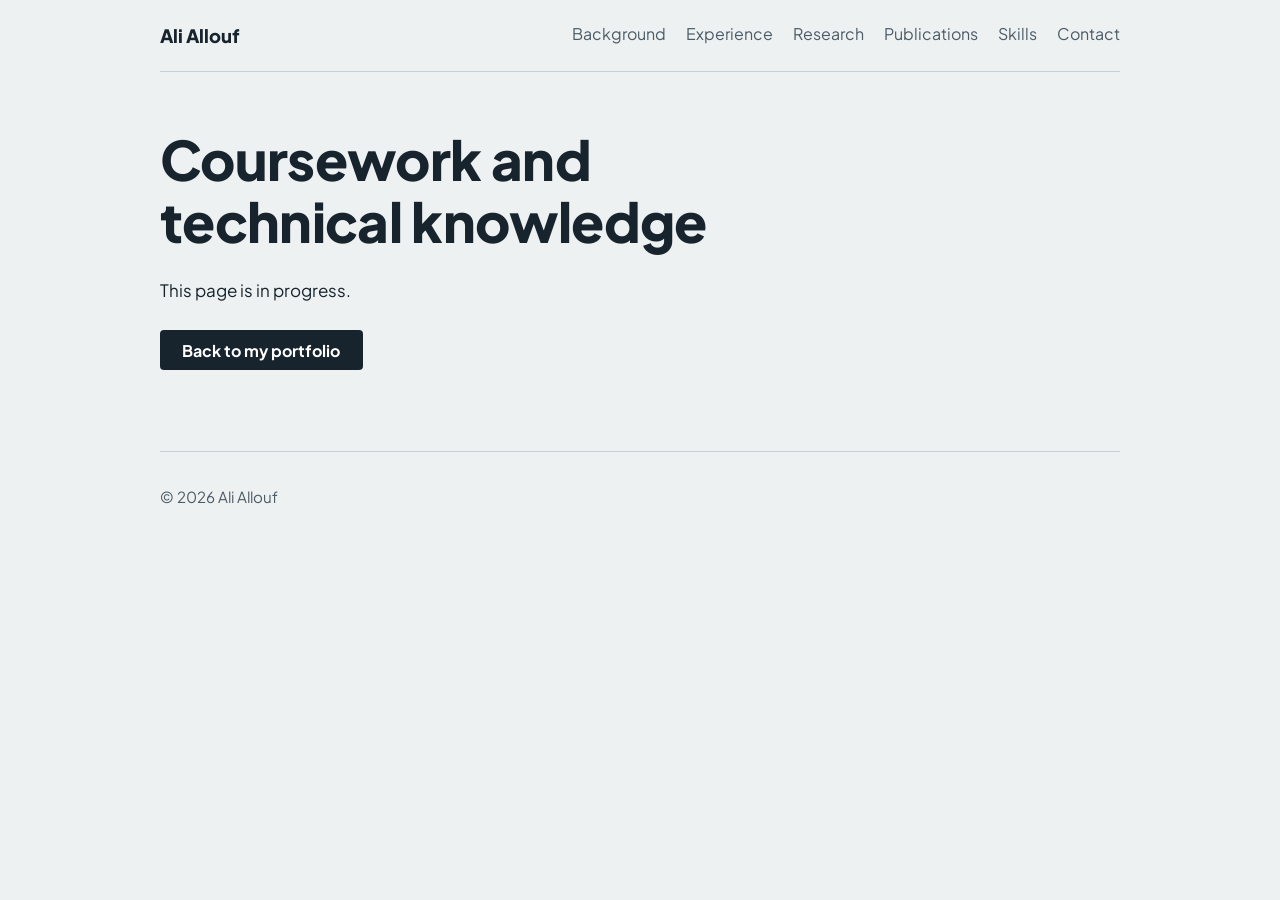
==== coursework.html @ 52115fd7 "Add files via upload" ====
<!doctype html>
<html lang="en">
<head>
  <meta charset="utf-8">
  <meta name="viewport" content="width=device-width, initial-scale=1">
  <title>Coursework: Ali Allouf</title>
  <meta name="description" content="Coursework and technical knowledge of Ali Allouf">
  <link rel="icon" href="assets/favicon.svg" type="image/svg+xml">
  <link rel="stylesheet" href="assets/style.css?v=2">
</head>
<body>
  <a class="skip" href="#main">Skip to content</a>

  <header class="top wrap">
    <a class="home" href="index.html">Ali Allouf</a>
    <nav aria-label="Sections">
      <a href="index.html#background">Background</a>
      <a href="index.html#experience">Experience</a>
      <a href="index.html#research">Research</a>
      <a href="index.html#publication">Publications</a>
      <a href="index.html#skills">Skills</a>
      <a href="index.html#contact">Contact</a>
    </nav>
  </header>

  <main id="main">
    <section class="wrap" style="padding-block: 3.5rem 4rem">
      <h1>Coursework and technical knowledge</h1>
      <p>This page is in progress.</p>
      <p><a class="button" href="index.html#background">Back to my portfolio</a></p>
    </section>
  </main>

  <footer class="wrap">© 2026 Ali Allouf</footer>
</body>
</html>
---- assets/style.css ----
@font-face { font-family: "Jakarta"; font-weight: 400; font-display: swap; src: url("fonts/plus-jakarta-sans-latin-400-normal.woff2") format("woff2"); }
@font-face { font-family: "Jakarta"; font-weight: 500; font-display: swap; src: url("fonts/plus-jakarta-sans-latin-500-normal.woff2") format("woff2"); }
@font-face { font-family: "Jakarta"; font-weight: 700; font-display: swap; src: url("fonts/plus-jakarta-sans-latin-700-normal.woff2") format("woff2"); }
@font-face { font-family: "Jakarta"; font-weight: 800; font-display: swap; src: url("fonts/plus-jakarta-sans-latin-800-normal.woff2") format("woff2"); }
:root {
  --ground: #eef1f2;
  --ink: #18242d;
  --muted: #4c5b66;
  --asphalt: #333d45;
  --marking: #f4b400;
  --link: #0a5a86;
  --rule: #c6cfd4;
}

* { box-sizing: border-box; }
html { scroll-behavior: smooth; }
body {
  margin: 0;
  background: var(--ground);
  color: var(--ink);
  font: 400 1.0625rem/1.7 "Jakarta", system-ui, sans-serif;
}
.wrap { width: min(100% - 2.5rem, 960px); margin-inline: auto; }
a { color: var(--link); text-underline-offset: 0.2em; }
a:focus-visible { outline: 3px solid var(--link); outline-offset: 3px; }
.skip { position: absolute; left: -999rem; }
.skip:focus { left: 1rem; top: 1rem; background: #fff; padding: 0.5rem 1rem; z-index: 1; }

h1, h2, h3, .top, .kind, .methods, dt, footer, .links { font-family: "Jakarta", system-ui, sans-serif; }

.top { display: flex; flex-wrap: wrap; justify-content: space-between; gap: 0.5rem 2rem; padding-block: 1.25rem; border-bottom: 1px solid var(--rule); }
.home { font-weight: 800; font-size: 1.15rem; color: var(--ink); text-decoration: none; }
nav { display: flex; flex-wrap: wrap; gap: 0.25rem 1.25rem; font-size: 1rem; }
nav a { text-decoration: none; color: var(--muted); }
nav a:hover { color: var(--link); text-decoration: underline; }

.intro { display: grid; grid-template-columns: minmax(0, 1fr) 260px; gap: 3rem; align-items: center; padding-block: clamp(3rem, 8vw, 5.5rem) 2.5rem; }
.photo { display: block; width: 100%; height: auto; aspect-ratio: 4 / 5; object-fit: cover; border-radius: 8px; }
.button { display: inline-block; margin-top: 0.5rem; padding: 0.6rem 1.4rem; background: var(--ink); color: #fff; border-radius: 4px; font: 700 1rem "Jakarta", system-ui, sans-serif; text-decoration: none; }
.button:hover { background: var(--link); }
h1 { margin: 0 0 1.5rem; max-width: 19ch; font-weight: 800; font-size: clamp(2.1rem, 5.2vw, 3.4rem); line-height: 1.14; letter-spacing: -0.012em; text-wrap: balance; }
.intro p { max-width: 62ch; margin: 0 0 1rem; }
.intro .status { border-left: 6px solid var(--marking); padding-left: 1rem; font-weight: 700; }

.tech { margin-bottom: 4rem; background: #fff; border-radius: 12px; padding: 2.25rem 2rem; }
.tech ul { list-style: none; margin: 0; padding: 0; display: grid; grid-template-columns: repeat(3, minmax(0, 1fr)); gap: 2.25rem 2rem; }
.tech svg { width: 48px; height: 48px; fill: none; stroke: var(--link); stroke-width: 2.5; stroke-linecap: round; stroke-linejoin: round; overflow: visible; }
.tech h3 { margin-top: 0.75rem; font-size: 1.05rem; }
.tech p { margin: 0.35rem 0 0; color: var(--muted); font-size: 0.95rem; line-height: 1.6; }
.flow { list-style: none; margin: 1.5rem 0 0; padding: 0; display: flex; align-items: center; }
.flow li { display: flex; align-items: center; }
.flow li + li { flex: 1; }
.flow li + li::before { content: ""; flex: 1; min-width: 10px; height: 10px; margin-inline: clamp(3px, 1vw, 10px); background: var(--muted); clip-path: polygon(0 4px, calc(100% - 8px) 4px, calc(100% - 8px) 0, 100% 50%, calc(100% - 8px) 100%, calc(100% - 8px) 6px, 0 6px); }
.flow svg { width: clamp(48px, 13vw, 104px); height: auto; aspect-ratio: 1; background: #fff; border-radius: 50%; fill: none; stroke: var(--link); stroke-width: 2.5; stroke-linecap: round; stroke-linejoin: round; }
.flow .alert { fill: var(--marking); stroke: var(--ink); }

.block { display: grid; grid-template-columns: 220px 1fr; gap: 2rem; padding-block: 3rem; border-top: 1px solid var(--rule); scroll-margin-top: 1rem; }
h2 { margin: 0; font-size: 1.6rem; font-weight: 800; line-height: 1.2; }
.body { max-width: 66ch; margin: 0; }
.body > :first-child, article > :first-child { margin-top: 0; }
article { margin-bottom: 2.5rem; }
article:last-child { margin-bottom: 0; }
article p { margin: 0.5rem 0 0; }
h3 { margin: 0; font-size: 1.28rem; font-weight: 700; line-height: 1.3; text-wrap: balance; }
article .kind { margin-top: 0.3rem; color: var(--muted); font-size: 1rem; }
article .methods { font-size: 0.95rem; color: var(--link); }

dl div { padding-block: 0.75rem; border-bottom: 1px solid var(--rule); }
dl div:first-child { padding-top: 0; }
dl div:last-child { border-bottom: 0; }
dt { font-weight: 700; font-size: 1.05rem; }
dd { margin: 0.15rem 0 0; }

.links { list-style: none; padding: 0; display: flex; flex-wrap: wrap; gap: 0.75rem 1.75rem; font-weight: 700; }
footer { padding-block: 2rem 3rem; border-top: 1px solid var(--rule); color: var(--muted); font-size: 0.95rem; }

@media (max-width: 720px) {
  .intro { grid-template-columns: minmax(0, 1fr); gap: 2rem; }
  .photo { order: -1; width: min(220px, 70%); }
  .block { grid-template-columns: 1fr; gap: 1.25rem; padding-block: 2.5rem; }
  .tech { padding: 1.75rem 1.25rem; }
  .tech ul { grid-template-columns: repeat(2, minmax(0, 1fr)); gap: 1.75rem 1.25rem; }
}
@media (max-width: 460px) {
  .tech ul { grid-template-columns: minmax(0, 1fr); }
}
@media (max-width: 360px) {
  h1 { font-size: 1.65rem; }
}
@media (prefers-reduced-motion: reduce) {
  html { scroll-behavior: auto; }
}
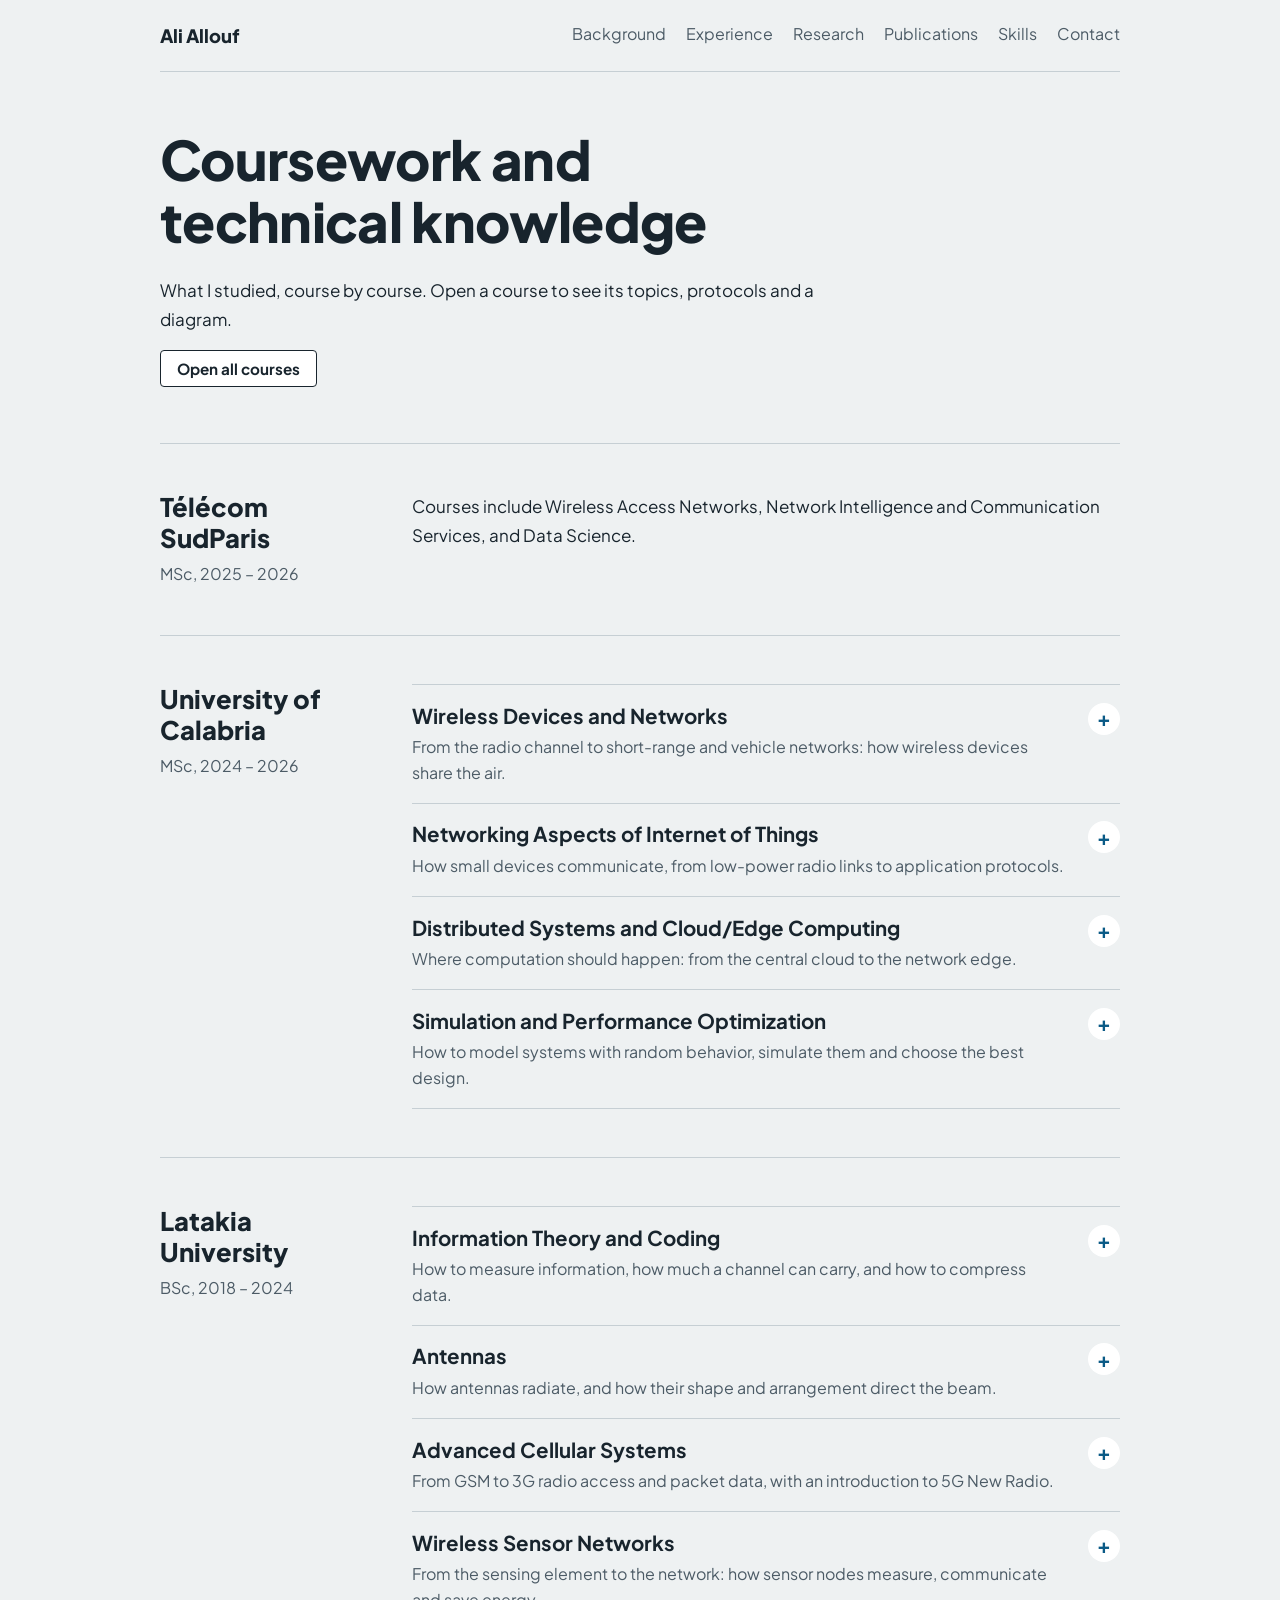
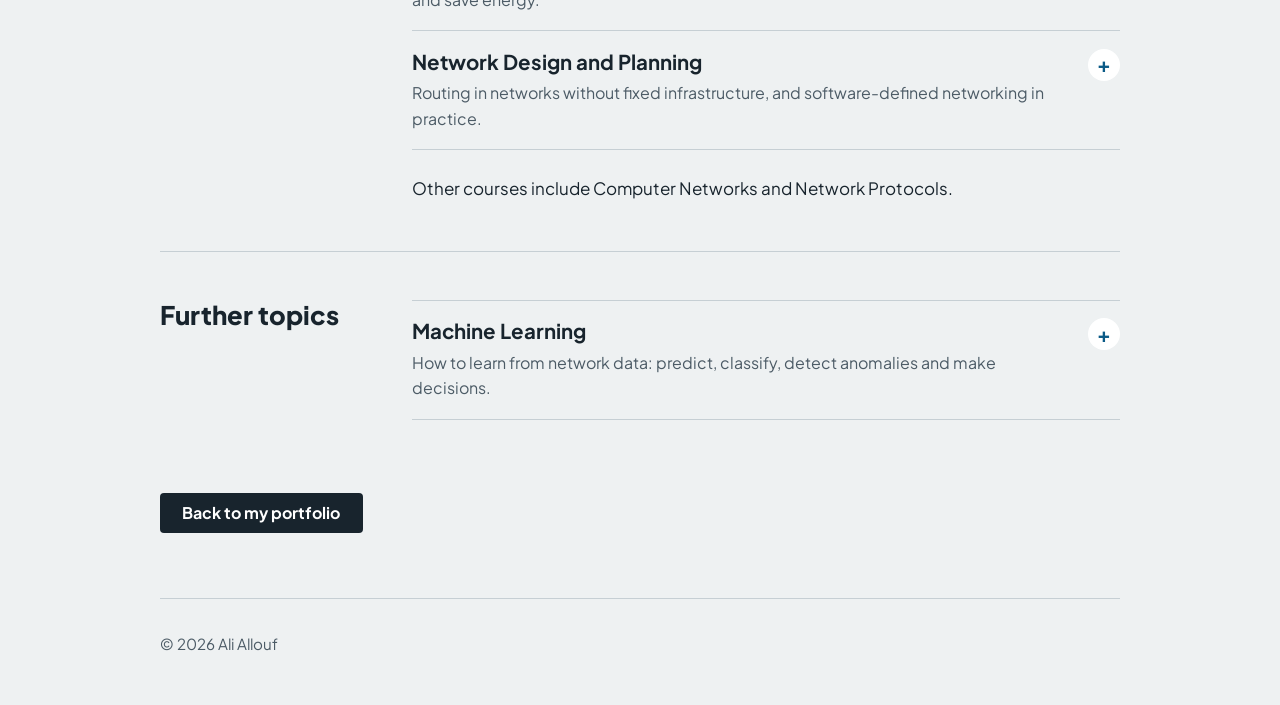
==== commit 9a5e3941: "Update coursework.html" ====
--- a/coursework.html
+++ b/coursework.html
@@ -4,11 +4,98 @@
   <meta charset="utf-8">
   <meta name="viewport" content="width=device-width, initial-scale=1">
   <title>Coursework: Ali Allouf</title>
-  <meta name="description" content="Coursework and technical knowledge of Ali Allouf">
+  <meta name="description" content="Courses, protocols and topics studied by Ali Allouf in telecommunication engineering and data science.">
   <link rel="icon" href="assets/favicon.svg" type="image/svg+xml">
   <link rel="stylesheet" href="assets/style.css?v=2">
+  <style>
+    /* Styles used only on this page */
+    .page-head { padding-block: 3.5rem 2.5rem; }
+    .page-head p { max-width: 60ch; margin: 0 0 1rem; }
+    .block { grid-template-columns: 220px minmax(0, 1fr); scroll-margin-top: 0; }
+    .block > header .kind { margin: 0.4rem 0 0; color: var(--muted); font-size: 1rem; }
+    .block > .body { min-width: 0; }
+    .toggle, .presets button { padding: 0.5rem 1rem; background: #fff; color: var(--ink); border: 1px solid var(--ink); border-radius: 4px; font: 700 0.95rem "Jakarta", system-ui, sans-serif; cursor: pointer; }
+    .toggle:hover, .presets button:hover { background: var(--ink); color: #fff; }
+    button:focus-visible, summary:focus-visible, input:focus-visible, .scroll:focus-visible { outline: 3px solid var(--link); outline-offset: 3px; }
+
+    .course { border-bottom: 1px solid var(--rule); scroll-margin-top: 1rem; }
+    .course:first-of-type { border-top: 1px solid var(--rule); }
+    summary { position: relative; display: block; padding: 1.1rem 3.25rem 1.1rem 0; cursor: pointer; list-style: none; }
+    summary::-webkit-details-marker { display: none; }
+    summary::after { content: "+"; position: absolute; right: 0; top: 1.1rem; width: 2rem; height: 2rem; display: grid; place-items: center; background: #fff; border-radius: 50%; font-weight: 700; font-size: 1.3rem; line-height: 1; color: var(--link); }
+    details[open] > summary::after { content: "\2212"; background: var(--marking); color: var(--ink); }
+    summary:hover h3 { color: var(--link); }
+    .what { display: block; margin-top: 0.3rem; color: var(--muted); font-size: 1rem; line-height: 1.6; }
+    .topics { margin: 0.5rem 0 0; }
+    .topics dd p { margin: 0.4rem 0 0; }
+    .tags { list-style: none; display: flex; flex-wrap: wrap; gap: 0.4rem; margin: 0.35rem 0 0; padding: 0; }
+    .tags li { padding: 0 0.6rem; background: #fff; border: 1px solid var(--rule); border-radius: 4px; font-size: 0.92rem; }
+    .related { margin: 1rem 0 0; }
+    .course > :last-child { margin-bottom: 1.75rem; }
+    .also { margin: 1.5rem 0 0; }
+
+    figure { margin: 1.5rem 0 0; padding: 1.25rem; background: #fff; border-radius: 12px; }
+    figcaption { margin-top: 0.9rem; color: var(--muted); font-size: 0.93rem; line-height: 1.6; }
+    h4 { margin: 0 0 0.75rem; font-size: 1.05rem; }
+    .d { display: block; width: 100%; max-width: 440px; height: auto; margin-inline: auto; }
+    .d text { fill: var(--ink); font: 500 13px "Jakarta", system-ui, sans-serif; text-anchor: middle; }
+    .d text.sub { fill: var(--muted); font-size: 12px; }
+    .d text.strong { font-weight: 800; }
+    .d text.mark { font-weight: 700; }
+    .d text.mark, .d text.halo { paint-order: stroke; stroke: #fff; stroke-width: 4px; stroke-linejoin: round; }
+    .d text.start { text-anchor: start; }
+    .d text.end { text-anchor: end; }
+    .d .box { fill: #fff; stroke: var(--ink); stroke-width: 1.5; }
+    .d .box.hl { fill: #fde7a6; }
+    .d .box.soft { stroke: var(--rule); }
+    .d .box.hl + text + text.sub { fill: var(--ink); }
+    .d .ln { fill: none; stroke: var(--link); stroke-width: 1.8; }
+    .d .dash { stroke-dasharray: 5 4; }
+    .d .thick { stroke-width: 4; }
+    .d .life { stroke: var(--rule); stroke-width: 1.5; }
+    .d .head { fill: var(--link); }
+    .d .node { fill: #fff; stroke: var(--ink); stroke-width: 1.8; }
+    .d .node.hl { fill: var(--marking); }
+    .d .wait { fill: var(--marking); }
+    .d .grid { stroke: #e2e7ea; stroke-width: 1; fill: none; }
+    .d .curve { fill: none; stroke: var(--link); stroke-width: 2.2; stroke-linejoin: round; }
+    .d .pt { fill: var(--link); stroke: #fff; stroke-width: 2; }
+    .d .cross { stroke: var(--muted); stroke-width: 1; }
+    .d .polar { fill: none; stroke: #dde3e7; stroke-width: 1; }
+    .d .beam { fill: rgba(10, 90, 134, 0.14); stroke: var(--link); stroke-width: 2; stroke-linejoin: round; }
+
+    .readout { min-height: 1.6em; margin: 0.75rem 0 0; font-size: 0.97rem; text-align: center; }
+    figure label { display: block; font-weight: 700; font-size: 0.97rem; }
+    figure input[type="text"] { width: 100%; margin-top: 0.35rem; padding: 0.55rem 0.7rem; border: 1px solid var(--muted); border-radius: 4px; font: 500 1rem "Jakarta", system-ui, sans-serif; color: var(--ink); }
+    figure input[type="range"] { width: 100%; margin: 0 0 0.6rem; accent-color: var(--link); }
+    figure output { font-weight: 400; color: var(--muted); margin-left: 0.4rem; }
+    .presets { display: flex; flex-wrap: wrap; gap: 0.5rem; margin: 0.25rem 0 1rem; }
+    .scroll { overflow-x: auto; margin-top: 0.75rem; }
+    .scroll svg { display: block; margin-inline: auto; }
+    #huff-table table { margin-inline: auto; border-collapse: collapse; font-size: 0.93rem; font-variant-numeric: tabular-nums; }
+    #huff-table th, #huff-table td { padding: 0.15rem 0.9rem; text-align: left; border-bottom: 1px solid var(--rule); }
+
+    @media (max-width: 720px) {
+      .block { grid-template-columns: minmax(0, 1fr); }
+      figure { padding: 1rem 0.75rem; }
+    }
+  </style>
 </head>
 <body>
+  <!--
+    HOW TO EDIT THIS PAGE
+    1. Each course sits between "COURSE START" and "COURSE END" comments.
+    2. To change a topic, edit the words inside <dt>...</dt> and <dd>...</dd>.
+    3. To add a course, paste this block inside the right section and change the words and the id:
+
+       <details class="course" id="my-course">
+         <summary><h3>Course name</h3><span class="what">One sentence about it.</span></summary>
+         <dl class="topics">
+           <div><dt>Topic group</dt><dd>Topics.</dd></div>
+           <div><dt>Protocols</dt><dd><ul class="tags"><li>Name</li><li>Name</li></ul></dd></div>
+         </dl>
+       </details>
+  -->
   <a class="skip" href="#main">Skip to content</a>
 
   <header class="top wrap">
@@ -24,13 +111,573 @@
   </header>
 
   <main id="main">
-    <section class="wrap" style="padding-block: 3.5rem 4rem">
+    <div class="page-head wrap">
       <h1>Coursework and technical knowledge</h1>
-      <p>This page is in progress.</p>
+      <p>What I studied, course by course. Open a course to see its topics, protocols and a diagram.</p>
+      <p><button type="button" class="toggle" id="toggle-all" hidden>Open all courses</button></p>
+    </div>
+
+    <section class="block wrap" id="tsp">
+      <header>
+        <h2>Télécom SudParis</h2>
+        <p class="kind">MSc, 2025 – 2026</p>
+      </header>
+      <div class="body">
+        <p>Courses include Wireless Access Networks, Network Intelligence and Communication Services, and Data Science.</p>
+      </div>
+    </section>
+
+    <section class="block wrap" id="calabria">
+      <header>
+        <h2>University of Calabria</h2>
+        <p class="kind">MSc, 2024 – 2026</p>
+      </header>
+      <div class="body">
+        <!-- ===== COURSE START: WIRELESS DEVICES AND NETWORKS ===== -->
+        <details class="course" id="wireless-devices">
+          <summary><h3>Wireless Devices and Networks</h3><span class="what">From the radio channel to short-range and vehicle networks: how wireless devices share the air.</span></summary>
+          <dl class="topics">
+            <div><dt>Radio foundations</dt><dd>Path loss, multipath, shadowing and the Okumura–Hata model; FDMA, TDMA, CDMA and OFDMA.</dd></div>
+            <div><dt>Wi-Fi</dt><dd>DSSS and OFDM physical layers, CSMA/CA, RTS/CTS, and the DCF and PCF access functions.</dd></div>
+            <div><dt>Wi-Fi quality of service and security</dt><dd>IEEE 802.11e (EDCA and HCCA), the weaknesses of WEP, then WPA, WPA2 and 802.1X.</dd></div>
+            <div><dt>Bluetooth</dt><dd>Classic, Low Energy and Mesh; frequency hopping, piconets, scatternets and power modes.</dd></div>
+            <div><dt>RFID</dt><dd>Passive and active tags, anti-collision methods and EPCglobal.</dd></div>
+            <div><dt>Mesh and ad hoc networks</dt><dd>IEEE 802.11s, the ETX and WCETT routing metrics, and location-aided routing. Related: <a href="#network-design">ad hoc routing protocols</a> and <a href="#iot-networking">ZigBee</a>.</dd></div>
+            <div><dt>Vehicle communication</dt><dd>V2X with IEEE 802.11p, 802.11bd and Cellular-V2X.</dd></div>
+          </dl>
+          <figure>
+            <svg class="d" viewBox="0 0 360 262" role="img" aria-label="RTS and CTS exchange. Station C hears the access point reply and waits while station A sends.">
+              <defs><marker id="a-rts" viewBox="0 0 10 10" refX="9" refY="5" markerUnits="userSpaceOnUse" markerWidth="11" markerHeight="11" orient="auto-start-reverse"><path class="head" d="M0 0L10 5L0 10z"/></marker></defs>
+              <rect class="box" x="4" y="6" width="92" height="30" rx="5"/><text x="50" y="25.5">Station A</text>
+              <path class="life" d="M50 36L50 256"/>
+              <rect class="box" x="134" y="6" width="92" height="30" rx="5"/><text x="180" y="25.5">Access point</text>
+              <path class="life" d="M180 36L180 256"/>
+              <rect class="box" x="264" y="6" width="92" height="30" rx="5"/><text x="310" y="25.5">Station C</text>
+              <path class="life" d="M310 36L310 256"/>
+              <rect class="wait" x="301" y="104" width="18" height="136" rx="4"/>
+              <path class="ln" d="M50 66L180 66" marker-end="url(#a-rts)"/>
+              <text x="115" y="59">1. RTS</text>
+              <path class="ln" d="M180 102L50 102" marker-end="url(#a-rts)"/>
+              <path class="ln" d="M180 102L300 102" marker-end="url(#a-rts)"/>
+              <text x="115" y="95">2. CTS</text>
+              <text x="240" y="95">CTS heard</text>
+              <path class="ln thick" d="M50 160L180 160" marker-end="url(#a-rts)"/>
+              <text x="115" y="153">3. Data</text>
+              <path class="ln" d="M180 218L50 218" marker-end="url(#a-rts)"/>
+              <text x="115" y="211">4. ACK</text>
+              <text class="end mark" x="292" y="176">C waits</text>
+            </svg>
+            <figcaption>The hidden terminal problem: stations A and C cannot hear each other. The access point’s CTS tells C to wait.</figcaption>
+          </figure>
+        </details>
+        <!-- ===== COURSE END: WIRELESS DEVICES AND NETWORKS ===== -->
+
+        <!-- ===== COURSE START: NETWORKING ASPECTS OF INTERNET OF THINGS ===== -->
+        <details class="course" id="iot-networking">
+          <summary><h3>Networking Aspects of Internet of Things</h3><span class="what">How small devices communicate, from low-power radio links to application protocols.</span></summary>
+          <dl class="topics">
+            <div><dt>Short range</dt><dd>IEEE 802.15.4 (CSMA/CA, reliability, parameter tuning), time-slotted channel hopping in 802.15.4e, and ZigBee. Related: <a href="#wireless-devices">Bluetooth</a>.</dd></div>
+            <div><dt>Long range</dt><dd>LoRa chirp spread spectrum; LoRaWAN architecture, device classes, activation and security.</dd></div>
+            <div><dt>IPv6 for small devices</dt><dd>6LoWPAN header compression and fragmentation.</dd></div>
+            <div><dt>Application layer</dt><dd>CoAP messages, reliability, requests and responses.</dd></div>
+            <div><dt>Sensor network transport</dt><dd><ul class="tags"><li>RMST</li><li>PSFQ</li><li>ESRT</li></ul></dd></div>
+            <div><dt>Routing and medium access</dt><dd>Covered with <a href="#sensor-networks">Wireless Sensor Networks</a>.</dd></div>
+          </dl>
+          <figure>
+            <svg class="d" viewBox="0 0 360 262" role="img" aria-label="Protocol stacks. Short range: CoAP, UDP, IPv6 with 6LoWPAN, then IEEE 802.15.4. Long range: application, LoRaWAN, then LoRa.">
+              <defs><marker id="a-st" viewBox="0 0 10 10" refX="9" refY="5" markerUnits="userSpaceOnUse" markerWidth="11" markerHeight="11" orient="auto-start-reverse"><path class="head" d="M0 0L10 5L0 10z"/></marker></defs>
+              <text class="strong" x="90" y="18">Short range</text>
+              <text class="strong" x="270" y="18">Long range</text>
+              <rect class="box" x="10" y="30" width="160" height="38" rx="5"/><text x="90" y="53.5">CoAP</text>
+              <rect class="box" x="10" y="74" width="160" height="38" rx="5"/><text x="90" y="97.5">UDP</text>
+              <rect class="box hl" x="10" y="118" width="160" height="38" rx="5"/><text x="90" y="141.5">IPv6 + 6LoWPAN</text>
+              <rect class="box" x="10" y="162" width="160" height="38" rx="5"/><text x="90" y="185.5">802.15.4 MAC</text>
+              <rect class="box" x="10" y="206" width="160" height="38" rx="5"/><text x="90" y="229.5">802.15.4 radio</text>
+              <rect class="box" x="190" y="118" width="160" height="38" rx="5"/><text x="270" y="141.5">Application data</text>
+              <rect class="box hl" x="190" y="162" width="160" height="38" rx="5"/><text x="270" y="185.5">LoRaWAN</text>
+              <rect class="box" x="190" y="206" width="160" height="38" rx="5"/><text x="270" y="229.5">LoRa radio</text>
+            </svg>
+            <figcaption>Two ways to connect a small device: IPv6 over short-range radio, or LoRaWAN over long-range radio.</figcaption>
+          </figure>
+        </details>
+        <!-- ===== COURSE END: NETWORKING ASPECTS OF INTERNET OF THINGS ===== -->
+
+        <!-- ===== COURSE START: DISTRIBUTED SYSTEMS AND CLOUD/EDGE COMPUTING ===== -->
+        <details class="course" id="cloud-edge">
+          <summary><h3>Distributed Systems and Cloud/Edge Computing</h3><span class="what">Where computation should happen: from the central cloud to the network edge.</span></summary>
+          <dl class="topics">
+            <div><dt>Distributed systems and IoT</dt><dd>Centralized, decentralized and distributed designs; interoperability, scalability and autonomy.</dd></div>
+            <div><dt>IoT development</dt><dd>Methodologies, frameworks, platforms and tools, from analysis to deployment.</dd></div>
+            <div><dt>Cloud, fog and edge</dt><dd>Architectures and the trade-offs between delay, bandwidth, energy and privacy.</dd></div>
+            <div><dt>Multi-access edge computing</dt><dd>Its link with 5G, the ETSI architecture, host and system levels, and reference points.</dd></div>
+            <div><dt>Simulation</dt><dd>EdgeCloudSim: mobility, network and load models, and task orchestration.</dd></div>
+          </dl>
+          <figure>
+            <svg class="d" viewBox="0 0 360 262" role="img" aria-label="Three layers: cloud, edge and fog, and devices. Going up adds computing and storage; staying low reduces delay.">
+              <defs><marker id="a-cl" viewBox="0 0 10 10" refX="9" refY="5" markerUnits="userSpaceOnUse" markerWidth="11" markerHeight="11" orient="auto-start-reverse"><path class="head" d="M0 0L10 5L0 10z"/></marker></defs>
+              <rect class="box" x="60" y="12" width="240" height="56" rx="5"/><text x="180" y="36">Cloud</text><text class="sub" x="180" y="53">Large data centers</text>
+              <rect class="box hl" x="60" y="102" width="240" height="56" rx="5"/><text x="180" y="126">Edge and fog</text><text class="sub" x="180" y="143">Servers near the users</text>
+              <rect class="box" x="60" y="192" width="240" height="56" rx="5"/><text x="180" y="216">Devices</text><text class="sub" x="180" y="233">Sensors, phones, vehicles</text>
+              <path class="ln" d="M180 192L180 160" marker-end="url(#a-cl)"/>
+              <path class="ln" d="M180 102L180 70" marker-end="url(#a-cl)"/>
+              <path class="ln" d="M30 244L30 16" marker-end="url(#a-cl)"/>
+              <text transform="translate(18 130) rotate(-90)">More compute and storage</text>
+              <path class="ln" d="M330 16L330 244" marker-end="url(#a-cl)"/>
+              <text transform="translate(347 130) rotate(-90)">Lower delay</text>
+            </svg>
+            <figcaption>Processing close to the devices shortens delay. The cloud offers more capacity farther away.</figcaption>
+          </figure>
+        </details>
+        <!-- ===== COURSE END: DISTRIBUTED SYSTEMS AND CLOUD/EDGE COMPUTING ===== -->
+
+        <!-- ===== COURSE START: SIMULATION AND PERFORMANCE OPTIMIZATION ===== -->
+        <details class="course" id="simulation">
+          <summary><h3>Simulation and Performance Optimization</h3><span class="what">How to model systems with random behavior, simulate them and choose the best design.</span></summary>
+          <dl class="topics">
+            <div><dt>Queueing models</dt><dd>Producer–consumer station, open and closed systems, central server model; waiting time, queue length, throughput and utilization.</dd></div>
+            <div><dt>Probability and stochastic processes</dt><dd>Joint and marginal distributions, the Erlang distribution, stationarity and Poisson arrivals.</dd></div>
+            <div><dt>Simulation studies</dt><dd>Model design, input data, verification, validation and experiment design.</dd></div>
+            <div><dt>Arena</dt><dd>Flowchart and data modules, resources, queues and reports.</dd></div>
+            <div><dt>Output analysis</dt><dd>Chi-square goodness-of-fit test; confidence intervals from independent replications and batch means.</dd></div>
+            <div><dt>Simulation-based optimization</dt><dd>Ranking and selection, and subset selection.</dd></div>
+          </dl>
+          <figure>
+            <svg class="d" id="q-chart" viewBox="0 0 360 244" role="img" aria-label="Average waiting time against server load for a single-server queue. The wait is 1 service time at 50 percent load, 4 at 80 percent and 9 at 90 percent.">
+              <path class="grid" d="M48 200H342"/><text class="end sub" x="40" y="204">0</text>
+              <path class="grid" d="M48 155H342"/><text class="end sub" x="40" y="159">5</text>
+              <path class="grid" d="M48 110H342"/><text class="end sub" x="40" y="114">10</text>
+              <path class="grid" d="M48 65H342"/><text class="end sub" x="40" y="69">15</text>
+              <path class="grid" d="M48 20H342"/><text class="end sub" x="40" y="24">20</text>
+              <text class="sub" x="48" y="218">0%</text>
+              <text class="sub" x="121.5" y="218">25%</text>
+              <text class="sub" x="195" y="218">50%</text>
+              <text class="sub" x="268.5" y="218">75%</text>
+              <text class="sub" x="342" y="218">100%</text>
+              <text class="sub" x="195" y="238">Server load</text>
+              <text class="start sub" x="8" y="10">Average wait, in service times</text>
+              <path class="curve" d="M48.0 200.0 L48.6 200.0 L49.2 200.0 L49.8 199.9 L50.4 199.9 L50.9 199.9 L51.5 199.9 L52.1 199.9 L52.7 199.9 L53.3 199.8 L53.9 199.8 L54.5 199.8 L55.1 199.8 L55.6 199.8 L56.2 199.7 L56.8 199.7 L57.4 199.7 L58.0 199.7 L58.6 199.7 L59.2 199.6 L59.8 199.6 L60.3 199.6 L60.9 199.6 L61.5 199.6 L62.1 199.5 L62.7 199.5 L63.3 199.5 L63.9 199.5 L64.5 199.5 L65.1 199.4 L65.6 199.4 L66.2 199.4 L66.8 199.4 L67.4 199.4 L68.0 199.3 L68.6 199.3 L69.2 199.3 L69.8 199.3 L70.3 199.3 L70.9 199.2 L71.5 199.2 L72.1 199.2 L72.7 199.2 L73.3 199.2 L73.9 199.1 L74.5 199.1 L75.0 199.1 L75.6 199.1 L76.2 199.0 L76.8 199.0 L77.4 199.0 L78.0 199.0 L78.6 199.0 L79.2 198.9 L79.8 198.9 L80.3 198.9 L80.9 198.9 L81.5 198.8 L82.1 198.8 L82.7 198.8 L83.3 198.8 L83.9 198.7 L84.5 198.7 L85.0 198.7 L85.6 198.7 L86.2 198.7 L86.8 198.6 L87.4 198.6 L88.0 198.6 L88.6 198.6 L89.2 198.5 L89.7 198.5 L90.3 198.5 L90.9 198.5 L91.5 198.4 L92.1 198.4 L92.7 198.4 L93.3 198.4 L93.9 198.3 L94.5 198.3 L95.0 198.3 L95.6 198.3 L96.2 198.2 L96.8 198.2 L97.4 198.2 L98.0 198.2 L98.6 198.1 L99.2 198.1 L99.7 198.1 L100.3 198.1 L100.9 198.0 L101.5 198.0 L102.1 198.0 L102.7 197.9 L103.3 197.9 L103.9 197.9 L104.4 197.9 L105.0 197.8 L105.6 197.8 L106.2 197.8 L106.8 197.8 L107.4 197.7 L108.0 197.7 L108.6 197.7 L109.2 197.6 L109.7 197.6 L110.3 197.6 L110.9 197.5 L111.5 197.5 L112.1 197.5 L112.7 197.5 L113.3 197.4 L113.9 197.4 L114.4 197.4 L115.0 197.3 L115.6 197.3 L116.2 197.3 L116.8 197.3 L117.4 197.2 L118.0 197.2 L118.6 197.2 L119.1 197.1 L119.7 197.1 L120.3 197.1 L120.9 197.0 L121.5 197.0 L122.1 197.0 L122.7 196.9 L123.3 196.9 L123.9 196.9 L124.4 196.8 L125.0 196.8 L125.6 196.8 L126.2 196.7 L126.8 196.7 L127.4 196.7 L128.0 196.6 L128.6 196.6 L129.1 196.6 L129.7 196.5 L130.3 196.5 L130.9 196.5 L131.5 196.4 L132.1 196.4 L132.7 196.4 L133.3 196.3 L133.8 196.3 L134.4 196.3 L135.0 196.2 L135.6 196.2 L136.2 196.1 L136.8 196.1 L137.4 196.1 L138.0 196.0 L138.6 196.0 L139.1 196.0 L139.7 195.9 L140.3 195.9 L140.9 195.8 L141.5 195.8 L142.1 195.8 L142.7 195.7 L143.3 195.7 L143.8 195.6 L144.4 195.6 L145.0 195.6 L145.6 195.5 L146.2 195.5 L146.8 195.4 L147.4 195.4 L148.0 195.4 L148.5 195.3 L149.1 195.3 L149.7 195.2 L150.3 195.2 L150.9 195.2 L151.5 195.1 L152.1 195.1 L152.7 195.0 L153.3 195.0 L153.8 194.9 L154.4 194.9 L155.0 194.8 L155.6 194.8 L156.2 194.8 L156.8 194.7 L157.4 194.7 L158.0 194.6 L158.5 194.6 L159.1 194.5 L159.7 194.5 L160.3 194.4 L160.9 194.4 L161.5 194.3 L162.1 194.3 L162.7 194.2 L163.2 194.2 L163.8 194.1 L164.4 194.1 L165.0 194.0 L165.6 194.0 L166.2 193.9 L166.8 193.9 L167.4 193.8 L168.0 193.8 L168.5 193.7 L169.1 193.7 L169.7 193.6 L170.3 193.6 L170.9 193.5 L171.5 193.5 L172.1 193.4 L172.7 193.4 L173.2 193.3 L173.8 193.3 L174.4 193.2 L175.0 193.2 L175.6 193.1 L176.2 193.0 L176.8 193.0 L177.4 192.9 L177.9 192.9 L178.5 192.8 L179.1 192.8 L179.7 192.7 L180.3 192.6 L180.9 192.6 L181.5 192.5 L182.1 192.5 L182.7 192.4 L183.2 192.3 L183.8 192.3 L184.4 192.2 L185.0 192.1 L185.6 192.1 L186.2 192.0 L186.8 192.0 L187.4 191.9 L187.9 191.8 L188.5 191.8 L189.1 191.7 L189.7 191.6 L190.3 191.6 L190.9 191.5 L191.5 191.4 L192.1 191.4 L192.6 191.3 L193.2 191.2 L193.8 191.1 L194.4 191.1 L195.0 191.0 L195.6 190.9 L196.2 190.9 L196.8 190.8 L197.4 190.7 L197.9 190.6 L198.5 190.6 L199.1 190.5 L199.7 190.4 L200.3 190.3 L200.9 190.2 L201.5 190.2 L202.1 190.1 L202.6 190.0 L203.2 189.9 L203.8 189.9 L204.4 189.8 L205.0 189.7 L205.6 189.6 L206.2 189.5 L206.8 189.4 L207.3 189.3 L207.9 189.3 L208.5 189.2 L209.1 189.1 L209.7 189.0 L210.3 188.9 L210.9 188.8 L211.5 188.7 L212.1 188.6 L212.6 188.5 L213.2 188.5 L213.8 188.4 L214.4 188.3 L215.0 188.2 L215.6 188.1 L216.2 188.0 L216.8 187.9 L217.3 187.8 L217.9 187.7 L218.5 187.6 L219.1 187.5 L219.7 187.4 L220.3 187.3 L220.9 187.2 L221.5 187.0 L222.0 186.9 L222.6 186.8 L223.2 186.7 L223.8 186.6 L224.4 186.5 L225.0 186.4 L225.6 186.3 L226.2 186.2 L226.8 186.0 L227.3 185.9 L227.9 185.8 L228.5 185.7 L229.1 185.6 L229.7 185.4 L230.3 185.3 L230.9 185.2 L231.5 185.1 L232.0 184.9 L232.6 184.8 L233.2 184.7 L233.8 184.5 L234.4 184.4 L235.0 184.3 L235.6 184.1 L236.2 184.0 L236.7 183.9 L237.3 183.7 L237.9 183.6 L238.5 183.4 L239.1 183.3 L239.7 183.1 L240.3 183.0 L240.9 182.8 L241.5 182.7 L242.0 182.5 L242.6 182.4 L243.2 182.2 L243.8 182.1 L244.4 181.9 L245.0 181.7 L245.6 181.6 L246.2 181.4 L246.7 181.2 L247.3 181.0 L247.9 180.9 L248.5 180.7 L249.1 180.5 L249.7 180.3 L250.3 180.2 L250.9 180.0 L251.4 179.8 L252.0 179.6 L252.6 179.4 L253.2 179.2 L253.8 179.0 L254.4 178.8 L255.0 178.6 L255.6 178.4 L256.2 178.2 L256.7 178.0 L257.3 177.8 L257.9 177.5 L258.5 177.3 L259.1 177.1 L259.7 176.9 L260.3 176.6 L260.9 176.4 L261.4 176.2 L262.0 175.9 L262.6 175.7 L263.2 175.4 L263.8 175.2 L264.4 174.9 L265.0 174.6 L265.6 174.4 L266.1 174.1 L266.7 173.8 L267.3 173.6 L267.9 173.3 L268.5 173.0 L269.1 172.7 L269.7 172.4 L270.3 172.1 L270.9 171.8 L271.4 171.5 L272.0 171.2 L272.6 170.9 L273.2 170.5 L273.8 170.2 L274.4 169.9 L275.0 169.5 L275.6 169.2 L276.1 168.8 L276.7 168.5 L277.3 168.1 L277.9 167.7 L278.5 167.3 L279.1 166.9 L279.7 166.5 L280.3 166.1 L280.8 165.7 L281.4 165.3 L282.0 164.9 L282.6 164.4 L283.2 164.0 L283.8 163.5 L284.4 163.1 L285.0 162.6 L285.6 162.1 L286.1 161.6 L286.7 161.1 L287.3 160.6 L287.9 160.1 L288.5 159.5 L289.1 159.0 L289.7 158.4 L290.3 157.9 L290.8 157.3 L291.4 156.7 L292.0 156.1 L292.6 155.4 L293.2 154.8 L293.8 154.1 L294.4 153.4 L295.0 152.8 L295.5 152.0 L296.1 151.3 L296.7 150.6 L297.3 149.8 L297.9 149.0 L298.5 148.2 L299.1 147.4 L299.7 146.5 L300.3 145.6 L300.8 144.7 L301.4 143.8 L302.0 142.8 L302.6 141.8 L303.2 140.8 L303.8 139.8 L304.4 138.7 L305.0 137.6 L305.5 136.4 L306.1 135.2 L306.7 134.0 L307.3 132.7 L307.9 131.4 L308.5 130.1 L309.1 128.6 L309.7 127.2 L310.2 125.7 L310.8 124.1 L311.4 122.5 L312.0 120.8 L312.6 119.0 L313.2 117.2 L313.8 115.2 L314.4 113.3 L315.0 111.2 L315.5 109.0 L316.1 106.7 L316.7 104.3 L317.3 101.9 L317.9 99.2 L318.5 96.5 L319.1 93.6 L319.7 90.6 L320.2 87.4 L320.8 84.0 L321.4 80.4 L322.0 76.6 L322.6 72.6 L323.2 68.4 L323.8 63.8 L324.4 59.0 L324.9 53.8 L325.5 48.3 L326.1 42.3 L326.7 35.9 L327.3 29.0 L327.9 21.5"/>
+              <circle class="pt" cx="195.0" cy="191.0" r="4.5"/><text class="end strong" x="187.0" y="185.0">1</text>
+              <circle class="pt" cx="283.2" cy="164.0" r="4.5"/><text class="end strong" x="275.2" y="158.0">4</text>
+              <circle class="pt" cx="312.6" cy="119.0" r="4.5"/><text class="end strong" x="304.6" y="113.0">9</text>
+              <g id="q-hover" visibility="hidden"><path class="cross" d="M0 20V200"/><circle class="pt" r="5"/></g>
+              <rect id="q-hit" x="48" y="20" width="294" height="180" fill="transparent"/>
+            </svg>
+            <p class="readout" id="q-out" aria-live="polite">Point at the chart to read any value.</p>
+            <figcaption>Waiting time climbs steeply as a server approaches full load. Single-server queue with random arrivals and service times (M/M/1): wait = load ÷ (1 − load).</figcaption>
+          </figure>
+          <p class="related">Related to my <a href="index.html#research">research interest in digital twins</a>.</p>
+        </details>
+        <!-- ===== COURSE END: SIMULATION AND PERFORMANCE OPTIMIZATION ===== -->
+      </div>
+    </section>
+
+    <section class="block wrap" id="latakia">
+      <header>
+        <h2>Latakia University</h2>
+        <p class="kind">BSc, 2018 – 2024</p>
+      </header>
+      <div class="body">
+        <!-- ===== COURSE START: INFORMATION THEORY AND CODING ===== -->
+        <details class="course" id="information-theory">
+          <summary><h3>Information Theory and Coding</h3><span class="what">How to measure information, how much a channel can carry, and how to compress data.</span></summary>
+          <dl class="topics">
+            <div><dt>Measuring information</dt><dd>Self-information, entropy, redundancy, information rate, conditional and joint entropy, mutual information.</dd></div>
+            <div><dt>Channels</dt><dd>Noiseless, noisy and memoryless channels, the binary symmetric channel and the noise matrix.</dd></div>
+            <div><dt>Capacity</dt><dd>The Shannon–Hartley law, the ideal system, and trading bandwidth against signal-to-noise ratio.</dd></div>
+            <div><dt>Coding</dt><dd>Source and channel coding, lossless and lossy compression, average code length and efficiency.</dd></div>
+            <div><dt>Compression algorithms</dt><dd><ul class="tags"><li>Shannon–Fano</li><li>Static Huffman</li><li>Adaptive Huffman</li><li>LZ77</li><li>LZ78</li></ul></dd></div>
+          </dl>
+          <figure>
+            <h4>Try it: build a Huffman code</h4>
+            <label for="huff-in">Type a short phrase</label>
+            <input id="huff-in" type="text" maxlength="40" value="wireless networks" autocomplete="off" spellcheck="false">
+            <p class="readout" id="huff-out" aria-live="polite">This demo needs JavaScript.</p>
+            <div class="scroll" id="huff-tree" tabindex="0" role="region" aria-label="Huffman tree"></div>
+            <div class="scroll" id="huff-table"></div>
+            <figcaption>Frequent characters get short codes. The comparison is with 7-bit ASCII and leaves out the cost of sending the code table.</figcaption>
+          </figure>
+        </details>
+        <!-- ===== COURSE END: INFORMATION THEORY AND CODING ===== -->
+
+        <!-- ===== COURSE START: ANTENNAS ===== -->
+        <details class="course" id="antennas">
+          <summary><h3>Antennas</h3><span class="what">How antennas radiate, and how their shape and arrangement direct the beam.</span></summary>
+          <dl class="topics">
+            <div><dt>Foundations</dt><dd>Frequency bands, antenna types, radiation mechanism, current distribution and input impedance.</dd></div>
+            <div><dt>Parameters</dt><dd>Radiation pattern, beamwidth, radiation intensity, effective length and area, noise temperature and field regions.</dd></div>
+            <div><dt>Linear antennas</dt><dd>Short, finite-length and half-wave dipoles, monopoles and image theory, traveling-wave antennas.</dd></div>
+            <div><dt>Arrays</dt><dd>Array factor; broadside, end-fire and phased (scanning) arrays; directivity.</dd></div>
+            <div><dt>Practical designs</dt><dd>Helical antennas (normal and axial modes), Yagi–Uda and the folded dipole.</dd></div>
+          </dl>
+          <figure>
+            <h4>Try it: steer an antenna array</h4>
+            <div class="controls">
+              <label for="arr-n">Elements <output id="arr-n-v">4</output></label>
+              <input id="arr-n" type="range" min="2" max="12" step="1" value="4">
+              <label for="arr-d">Spacing <output id="arr-d-v">0.50 wavelengths</output></label>
+              <input id="arr-d" type="range" min="0.25" max="1" step="0.05" value="0.5">
+              <label for="arr-b">Phase shift <output id="arr-b-v">0°</output></label>
+              <input id="arr-b" type="range" min="-180" max="180" step="5" value="0">
+            </div>
+            <p class="presets"><button type="button" data-d="0.5" data-b="0">Broadside</button> <button type="button" data-d="0.25" data-b="-90">End-fire</button> <button type="button" data-d="0.5" data-b="-90">Steer to 60°</button></p>
+            <svg class="d" viewBox="0 0 360 340" role="img" aria-label="Polar plot of the array factor">
+              <g class="polar">
+                <circle cx="180" cy="170" r="140"/><circle cx="180" cy="170" r="105"/><circle cx="180" cy="170" r="70"/><circle cx="180" cy="170" r="35"/>
+                <path d="M40 170H320M180 30V310M81 71L279 269M279 71L81 269"/>
+              </g>
+              <path id="arr-path" class="beam" d=""/>
+              <g id="arr-dots"></g>
+              <text class="end sub" x="354" y="174">0°</text><text class="sub" x="180" y="20">90°</text><text class="start sub" x="4" y="174">180°</text>
+            </svg>
+            <p class="readout" id="arr-out" aria-live="polite">This demo needs JavaScript.</p>
+            <figcaption>Array factor of identical, equally spaced, isotropic elements with equal amplitude, on a linear scale. Angles are measured from the line of the array.</figcaption>
+          </figure>
+        </details>
+        <!-- ===== COURSE END: ANTENNAS ===== -->
+
+        <!-- ===== COURSE START: ADVANCED CELLULAR SYSTEMS ===== -->
+        <details class="course" id="cellular">
+          <summary><h3>Advanced Cellular Systems</h3><span class="what">From GSM to 3G radio access and packet data, with an introduction to 5G New Radio.</span></summary>
+          <dl class="topics">
+            <div><dt>GSM and its evolution</dt><dd>Radio, switching and operation subsystems; FDMA and TDMA; GPRS and EDGE.</dd></div>
+            <div><dt>Radio access</dt><dd>FDD and TDD, CDMA, direct-sequence spread spectrum and WCDMA codes.</dd></div>
+            <div><dt>UMTS architecture and channels</dt><dd>User equipment, Node B, RNC and core network; logical, transport and physical channels.</dd></div>
+            <div><dt>Procedures</dt><dd>GPRS attach, PDP context activation, routing area update and traffic classes.</dd></div>
+            <div><dt>5G services and radio</dt><dd>Enhanced broadband, ultra-reliable low-latency and massive machine communication; spectrum, scalable OFDM, frame structure, mini-slots, bandwidth parts, massive MIMO and beamforming.</dd></div>
+            <div><dt>5G architecture</dt><dd>Standalone and non-standalone deployment, service-based core, network slicing, Cloud-RAN and virtualization.</dd></div>
+            <div><dt>Protocols</dt><dd><ul class="tags"><li>RRC</li><li>PDCP</li><li>RLC</li><li>MAC</li><li>NBAP</li><li>RANAP</li><li>GMM</li><li>SM</li><li>GTP</li><li>MAP</li><li>SCTP</li></ul></dd></div>
+            <div><dt>MATLAB course labs</dt><dd>CDMA with Walsh codes, scrambling, fading channels, and BCH coding with interleaving.</dd></div>
+          </dl>
+          <figure>
+            <svg class="d" viewBox="0 0 360 372" role="img" aria-label="UMTS architecture: user equipment connects over Uu to a Node B, over Iub to a radio network controller, which links to other controllers over Iur and to the core network over Iu.">
+              <defs><marker id="a-umts" viewBox="0 0 10 10" refX="9" refY="5" markerUnits="userSpaceOnUse" markerWidth="11" markerHeight="11" orient="auto-start-reverse"><path class="head" d="M0 0L10 5L0 10z"/></marker></defs>
+              <rect class="box" x="30" y="8" width="120" height="36" rx="5"/><text x="90" y="30.5">User equipment</text>
+              <path class="ln" d="M90 44L90 82"/>
+              <text class="start sub" x="106" y="68">Uu (radio)</text>
+              <rect class="box" x="30" y="82" width="120" height="36" rx="5"/><text x="90" y="104.5">Node B</text>
+              <path class="ln" d="M90 118L90 156"/>
+              <text class="start sub" x="106" y="142">Iub</text>
+              <rect class="box hl" x="30" y="156" width="120" height="36" rx="5"/><text x="90" y="178.5">RNC</text>
+              <path class="ln dash" d="M150 174L230 174"/>
+              <text class="sub" x="190" y="166">Iur</text>
+              <rect class="box" x="230" y="156" width="110" height="36" rx="5"/><text x="285" y="178.5">Other RNC</text>
+              <path class="ln" d="M70 192L70 248"/>
+              <text class="end sub" x="62" y="226">Iu-CS</text>
+              <path class="ln" d="M120 192L248 248"/>
+              <text class="start sub" x="196" y="214">Iu-PS</text>
+              <text class="sub" x="180" y="368">Core network: circuit side and packet side</text>
+              <rect class="box" x="20" y="248" width="100" height="36" rx="5"/><text x="70" y="270.5">MSC</text>
+              <rect class="box" x="200" y="248" width="100" height="36" rx="5"/><text x="250" y="270.5">SGSN</text>
+              <path class="ln" d="M70 284L70 312" marker-end="url(#a-umts)"/>
+              <path class="ln" d="M250 284L250 312" marker-end="url(#a-umts)"/>
+              <rect class="box soft" x="10" y="312" width="120" height="36" rx="5"/><text x="70" y="334.5">Phone network</text>
+              <rect class="box" x="190" y="312" width="120" height="36" rx="5"/><text x="250" y="334.5">GGSN</text>
+              <path class="ln" d="M310 330L346 330" marker-end="url(#a-umts)"/>
+              <text class="end sub" x="350" y="310">Internet</text>
+            </svg>
+            <figcaption>The main parts of a UMTS network and the interfaces between them.</figcaption>
+          </figure>
+        </details>
+        <!-- ===== COURSE END: ADVANCED CELLULAR SYSTEMS ===== -->
+
+        <!-- ===== COURSE START: WIRELESS SENSOR NETWORKS ===== -->
+        <details class="course" id="sensor-networks">
+          <summary><h3>Wireless Sensor Networks</h3><span class="what">From the sensing element to the network: how sensor nodes measure, communicate and save energy.</span></summary>
+          <dl class="topics">
+            <div><dt>Sensors and transducers</dt><dd>Potentiometers, encoders, LVDT and RVDT, torque, piezoelectric, strain gauge, pressure, flow and temperature sensors.</dd></div>
+            <div><dt>Foundations</dt><dd>Node architecture, topologies, deployment and applications; underground, underwater, multimedia and body networks.</dd></div>
+            <div><dt>Communication</dt><dd>The protocol stack, IEEE 802.15.4 and ZigBee, and IEEE 802.11.</dd></div>
+            <div><dt>Routing protocols</dt><dd><ul class="tags"><li>SPIN</li><li>Directed diffusion</li><li>LEACH</li><li>PEGASIS</li><li>TEEN</li><li>GAF</li><li>GEAR</li></ul><p>Also multipath, query-based and quality-of-service routing.</p></dd></div>
+            <div><dt>Energy-saving protocols</dt><dd><ul class="tags"><li>S-MAC</li><li>T-MAC</li><li>DMAC</li><li>PAMAS</li><li>STEM</li></ul><p>With duty cycling, data reduction and mobile sinks.</p></dd></div>
+            <div><dt>Data aggregation</dt><dd>Tree-based, cluster-based and secure aggregation.</dd></div>
+          </dl>
+          <figure>
+            <svg class="d" viewBox="0 0 360 306" role="img" aria-label="LEACH clustering: sensor nodes send data to their cluster head, and each cluster head sends it on to the base station.">
+              <defs><marker id="a-leach" viewBox="0 0 10 10" refX="9" refY="5" markerUnits="userSpaceOnUse" markerWidth="11" markerHeight="11" orient="auto-start-reverse"><path class="head" d="M0 0L10 5L0 10z"/></marker></defs>
+              <path class="ln" d="M30 135L75 170"/>
+              <path class="ln" d="M38 210L75 170"/>
+              <path class="ln" d="M105 218L75 170"/>
+              <path class="ln" d="M115 138L75 170"/>
+              <path class="ln dash" d="M75 158L161.1 56" marker-end="url(#a-leach)"/>
+              <circle class="node" cx="30" cy="135" r="7"/>
+              <circle class="node" cx="38" cy="210" r="7"/>
+              <circle class="node" cx="105" cy="218" r="7"/>
+              <circle class="node" cx="115" cy="138" r="7"/>
+              <circle class="node hl" cx="75" cy="170" r="11"/>
+              <path class="ln" d="M150 190L185 225"/>
+              <path class="ln" d="M228 196L185 225"/>
+              <path class="ln" d="M160 266L185 225"/>
+              <path class="ln" d="M224 258L185 225"/>
+              <path class="ln dash" d="M185 213L180.9 56" marker-end="url(#a-leach)"/>
+              <circle class="node" cx="150" cy="190" r="7"/>
+              <circle class="node" cx="228" cy="196" r="7"/>
+              <circle class="node" cx="160" cy="266" r="7"/>
+              <circle class="node" cx="224" cy="258" r="7"/>
+              <circle class="node hl" cx="185" cy="225" r="11"/>
+              <path class="ln" d="M240 134L285 150"/>
+              <path class="ln" d="M325 118L285 150"/>
+              <path class="ln" d="M334 190L285 150"/>
+              <path class="ln" d="M255 185L285 150"/>
+              <path class="ln dash" d="M285 138L198.9 56" marker-end="url(#a-leach)"/>
+              <circle class="node" cx="240" cy="134" r="7"/>
+              <circle class="node" cx="325" cy="118" r="7"/>
+              <circle class="node" cx="334" cy="190" r="7"/>
+              <circle class="node" cx="255" cy="185" r="7"/>
+              <circle class="node hl" cx="285" cy="150" r="11"/>
+              <rect class="box" x="125" y="12" width="110" height="40" rx="5"/><text x="180" y="36.5">Base station</text>
+              <circle class="node hl" cx="22" cy="292" r="9"/>
+              <text class="start" x="38" y="297">Cluster head</text>
+              <circle class="node" cx="190" cy="292" r="7"/>
+              <text class="start" x="204" y="297">Sensor node</text>
+            </svg>
+            <figcaption>LEACH saves energy by grouping nodes into clusters and rotating the cluster head role.</figcaption>
+          </figure>
+        </details>
+        <!-- ===== COURSE END: WIRELESS SENSOR NETWORKS ===== -->
+
+        <!-- ===== COURSE START: NETWORK DESIGN AND PLANNING ===== -->
+        <details class="course" id="network-design">
+          <summary><h3>Network Design and Planning</h3><span class="what">Routing in networks without fixed infrastructure, and software-defined networking in practice.</span></summary>
+          <dl class="topics">
+            <div><dt>Ad hoc networks</dt><dd>Mobile (MANET), vehicle (VANET), flying (FANET) and sensor networks.</dd></div>
+            <div><dt>Proactive routing</dt><dd><ul class="tags"><li>DSDV</li><li>OLSR</li><li>WRP</li><li>FSR</li></ul></dd></div>
+            <div><dt>Reactive routing</dt><dd><ul class="tags"><li>AODV</li><li>DSR</li><li>TORA</li></ul></dd></div>
+            <div><dt>Hybrid routing</dt><dd><ul class="tags"><li>ZRP</li><li>ZHLS</li></ul></dd></div>
+            <div><dt>Software-defined networking</dt><dd>Separate control and data planes, with northbound and southbound interfaces.</dd></div>
+            <div><dt>Course labs</dt><dd>Topologies in Mininet and MiniEdit with Python; OpenFlow messages in Wireshark; flow tables with ovs-ofctl; the Floodlight REST API, firewall and access control lists.</dd></div>
+            <div><dt>Performance measurement</dt><dd>Delay and throughput with ping and iperf, controller tests with cbench, plots in gnuplot.</dd></div>
+          </dl>
+          <figure>
+            <svg class="d" viewBox="0 0 360 262" role="img" aria-label="OpenFlow exchange between a host, a switch and a controller.">
+              <defs><marker id="a-of" viewBox="0 0 10 10" refX="9" refY="5" markerUnits="userSpaceOnUse" markerWidth="11" markerHeight="11" orient="auto-start-reverse"><path class="head" d="M0 0L10 5L0 10z"/></marker></defs>
+              <rect class="box" x="4" y="6" width="92" height="30" rx="5"/><text x="50" y="25.5">Host</text>
+              <path class="life" d="M50 36L50 256"/>
+              <rect class="box" x="134" y="6" width="92" height="30" rx="5"/><text x="180" y="25.5">Switch</text>
+              <path class="life" d="M180 36L180 256"/>
+              <rect class="box" x="264" y="6" width="92" height="30" rx="5"/><text x="310" y="25.5">Controller</text>
+              <path class="life" d="M310 36L310 256"/>
+              <path class="ln" d="M50 72L180 72" marker-end="url(#a-of)"/>
+              <text x="115" y="65">1. First packet</text>
+              <text class="mark" x="180" y="94">No matching flow rule</text>
+              <path class="ln" d="M180 128L310 128" marker-end="url(#a-of)"/>
+              <text x="245" y="121">2. Packet-In</text>
+              <path class="ln" d="M310 164L180 164" marker-end="url(#a-of)"/>
+              <text x="245" y="157">3. Flow-Mod</text>
+              <path class="ln" d="M310 198L180 198" marker-end="url(#a-of)"/>
+              <text x="245" y="191">4. Packet-Out</text>
+              <path class="ln" d="M50 238L180 238" marker-end="url(#a-of)"/>
+              <text x="115" y="231">5. Next packets</text>
+              <text class="sub halo" x="255" y="242">switch handles them</text>
+            </svg>
+            <figcaption>How an OpenFlow switch learns what to do with a new kind of traffic.</figcaption>
+          </figure>
+        </details>
+        <!-- ===== COURSE END: NETWORK DESIGN AND PLANNING ===== -->
+        <p class="also">Other courses include Computer Networks and Network Protocols.</p>
+      </div>
+    </section>
+
+    <section class="block wrap" id="further">
+      <header>
+        <h2>Further topics</h2>
+      </header>
+      <div class="body">
+        <!-- ===== COURSE START: MACHINE LEARNING ===== -->
+        <details class="course" id="machine-learning">
+          <summary><h3>Machine Learning</h3><span class="what">How to learn from network data: predict, classify, detect anomalies and make decisions.</span></summary>
+          <dl class="topics">
+            <div><dt>Method</dt><dd>Data exploration and preparation, training and test sets, cross-validation and avoiding data leakage.</dd></div>
+            <div><dt>Regression</dt><dd>Linear and polynomial models, the bias–variance trade-off, regularization, feature scaling and selection.</dd></div>
+            <div><dt>Classification</dt><dd>Logistic and softmax regression, decision trees, class imbalance, precision, recall and F1 score.</dd></div>
+            <div><dt>Neural networks</dt><dd>Multilayer perceptrons, backpropagation, the Adam optimizer and control of overfitting.</dd></div>
+            <div><dt>Clustering and anomaly detection</dt><dd>K-means, silhouette score, isolation forests, autoencoders and ROC curves.</dd></div>
+            <div><dt>Reinforcement learning</dt><dd>Markov decision processes, Q-learning, exploration and function approximation.</dd></div>
+            <div><dt>Black-box optimization</dt><dd>Surrogate models, Latin hypercube sampling, kriging and expected improvement.</dd></div>
+            <div><dt>Connections</dt><dd>Decision trees reuse entropy from <a href="#information-theory">information theory</a>. Optimizing costly functions also appears in <a href="#simulation">simulation</a>.</dd></div>
+          </dl>
+          <figure>
+            <svg class="d" viewBox="0 0 360 232" role="img" aria-label="Example decision tree that sorts network flows into voice call, messaging, video stream or web page.">
+              <defs><marker id="a-tr" viewBox="0 0 10 10" refX="9" refY="5" markerUnits="userSpaceOnUse" markerWidth="11" markerHeight="11" orient="auto-start-reverse"><path class="head" d="M0 0L10 5L0 10z"/></marker></defs>
+              <path class="ln" d="M180 48L90 92" marker-end="url(#a-tr)"/>
+              <path class="ln" d="M180 48L270 92" marker-end="url(#a-tr)"/>
+              <text class="sub" x="118" y="66">yes</text>
+              <text class="sub" x="244" y="66">no</text>
+              <path class="ln" d="M90 128L48 180" marker-end="url(#a-tr)"/>
+              <path class="ln" d="M90 128L132 180" marker-end="url(#a-tr)"/>
+              <text class="sub" x="52" y="154">yes</text>
+              <text class="sub" x="130" y="154">no</text>
+              <path class="ln" d="M270 128L228 180" marker-end="url(#a-tr)"/>
+              <path class="ln" d="M270 128L312 180" marker-end="url(#a-tr)"/>
+              <text class="sub" x="232" y="154">yes</text>
+              <text class="sub" x="310" y="154">no</text>
+              <rect class="box" x="105" y="12" width="150" height="36" rx="5"/><text x="180" y="34.5">Small packets?</text>
+              <rect class="box" x="25" y="92" width="130" height="36" rx="5"/><text x="90" y="114.5">Evenly spaced?</text>
+              <rect class="box" x="205" y="92" width="130" height="36" rx="5"/><text x="270" y="114.5">Long flow?</text>
+              <rect class="box hl" x="6" y="180" width="82" height="44" rx="5"/><text x="47" y="198">Voice</text><text class="sub" x="47" y="215">call</text>
+              <rect class="box hl" x="94" y="180" width="82" height="44" rx="5"/><text x="135" y="198">Chat</text><text class="sub" x="135" y="215">message</text>
+              <rect class="box hl" x="184" y="180" width="82" height="44" rx="5"/><text x="225" y="198">Video</text><text class="sub" x="225" y="215">stream</text>
+              <rect class="box hl" x="272" y="180" width="82" height="44" rx="5"/><text x="313" y="198">Web</text><text class="sub" x="313" y="215">page</text>
+            </svg>
+            <figcaption>An invented example of a decision tree: each question splits network flows into more uniform groups.</figcaption>
+          </figure>
+        </details>
+        <!-- ===== COURSE END: MACHINE LEARNING ===== -->
+      </div>
+    </section>
+
+    <div class="wrap" style="padding-bottom: 3rem">
       <p><a class="button" href="index.html#background">Back to my portfolio</a></p>
-    </section>
+    </div>
   </main>
 
   <footer class="wrap">© 2026 Ali Allouf</footer>
+
+  <script>
+  (() => {
+    const $ = id => document.getElementById(id);
+    const courses = [...document.querySelectorAll('details.course')];
+
+    /* Open or close every course */
+    const toggle = $('toggle-all');
+    if (toggle) {
+      const label = () => toggle.textContent = courses.every(c => c.open) ? 'Close all courses' : 'Open all courses';
+      toggle.hidden = false;
+      toggle.addEventListener('click', () => { const open = !courses.every(c => c.open); courses.forEach(c => c.open = open); label(); });
+      courses.forEach(c => c.addEventListener('toggle', label));
+    }
+
+    /* Links to a course open it */
+    const openTarget = hash => {
+      const el = hash.length > 1 && $(hash.slice(1));
+      if (el && el.matches('details')) { el.open = true; el.scrollIntoView(); }
+    };
+    addEventListener('hashchange', () => openTarget(location.hash));
+    document.querySelectorAll('a[href^="#"]').forEach(a => a.addEventListener('click', () => {
+      if (a.hash === location.hash) openTarget(a.hash);
+    }));
+    openTarget(location.hash);
+
+    /* Queue chart: read values under the pointer */
+    const chart = $('q-chart');
+    if (chart) {
+      const hit = $('q-hit'), mark = $('q-hover'), out = $('q-out');
+      const move = e => {
+        const box = hit.getBoundingClientRect();
+        const load = Math.min(0.95, Math.max(0, (e.clientX - box.left) / box.width));
+        const wait = load / (1 - load);
+        const x = 48 + load * 294, y = 200 - wait / 20 * 180;
+        mark.removeAttribute('visibility');
+        mark.querySelector('path').setAttribute('d', `M${x} 20V200`);
+        mark.querySelector('circle').setAttribute('cx', x);
+        mark.querySelector('circle').setAttribute('cy', y);
+        out.textContent = `At ${Math.round(load * 100)}% load, the average wait is ${wait.toFixed(2)} service times.`;
+      };
+      hit.addEventListener('pointermove', move);
+      hit.addEventListener('pointerdown', move);
+    }
+
+    /* Antenna array factor */
+    if ($('arr-n')) {
+      const n = $('arr-n'), d = $('arr-d'), b = $('arr-b');
+      const draw = () => {
+        const N = +n.value, D = +d.value, beta = +b.value * Math.PI / 180, kd = 2 * Math.PI * D;
+        const af = t => {
+          const half = (kd * Math.cos(t) + beta) / 2;
+          return Math.abs(Math.sin(half)) < 1e-9 ? 1 : Math.abs(Math.sin(N * half) / (N * Math.sin(half)));
+        };
+        let path = '', best = 0;
+        for (let i = 0; i <= 720; i++) {
+          const t = i * Math.PI / 360, r = 140 * af(t);
+          path += `${i ? 'L' : 'M'}${(180 + r * Math.cos(t)).toFixed(1)} ${(170 - r * Math.sin(t)).toFixed(1)}`;
+          if (i <= 360 && af(t) > best + 1e-9) best = af(t);
+        }
+        $('arr-path').setAttribute('d', path + 'Z');
+        const gap = Math.min(34 * D, 240 / (N - 1));
+        $('arr-dots').innerHTML = Array.from({ length: N }, (_, i) =>
+          `<circle cx="${180 + (i - (N - 1) / 2) * gap}" cy="328" r="4" fill="#18242d"/>`).join('');
+        $('arr-n-v').textContent = N;
+        $('arr-d-v').textContent = `${D.toFixed(2)} wavelengths`;
+        $('arr-b-v').textContent = `${b.value}°`;
+        /* full-strength lobes: kd cos(theta) + beta = 2 pi m */
+        const peaks = [];
+        for (let m = -2; m <= 2; m++) {
+          const c = (2 * Math.PI * m - beta) / kd;
+          if (Math.abs(c) <= 1 + 1e-9) peaks.push(Math.round(Math.acos(Math.max(-1, Math.min(1, c))) * 180 / Math.PI));
+        }
+        peaks.sort((x, y) => x - y);
+        const top = [];
+        for (let i = 0; i <= 360; i++) if (af(i * Math.PI / 360) > best - 1e-6) top.push(Math.round(i / 2));
+        let text = !peaks.length ? `Strongest direction: about ${[...new Set(top)].join('° and ')}°.`
+          : peaks.length === 1 ? `Main beam at ${peaks[0]}°.`
+          : `Full-strength beams at ${peaks.map(p => p + '°').join(', ')}.`;
+        if (peaks.length > 1 && D > 0.5) text += ' Wide spacing adds extra beams (grating lobes).';
+        $('arr-out').textContent = text;
+      };
+      [n, d, b].forEach(el => el.addEventListener('input', draw));
+      document.querySelectorAll('.presets button').forEach(btn => btn.addEventListener('click', () => {
+        d.value = btn.dataset.d; b.value = btn.dataset.b; draw();
+      }));
+      draw();
+    }
+
+    /* Huffman code builder */
+    if ($('huff-in')) {
+      const input = $('huff-in');
+      const esc = s => s.replace(/[&<>"]/g, c => ({ '&': '&amp;', '<': '&lt;', '>': '&gt;', '"': '&quot;' }[c]));
+      const show = c => c === ' ' ? 'space' : esc(c);
+      const draw = () => {
+        const text = input.value.replace(/[^ -~]/g, '');
+        const skipped = text.length !== input.value.length ? ' Only English letters, digits and common symbols are counted.' : '';
+        if (!text) {
+          $('huff-out').textContent = 'Type at least one character.' + skipped;
+          $('huff-tree').innerHTML = $('huff-table').innerHTML = '';
+          return;
+        }
+        const count = {};
+        for (const c of text) count[c] = (count[c] || 0) + 1;
+        let order = 0;
+        const queue = Object.keys(count).sort().map(c => ({ w: count[c], c, o: order++ }));
+        const symbols = queue.length;
+        while (queue.length > 1) {
+          queue.sort((x, y) => x.w - y.w || x.o - y.o);
+          const [l, r] = queue.splice(0, 2);
+          queue.push({ w: l.w + r.w, l, r, o: order++ });
+        }
+        const codes = {};
+        let leaf = 0, depth = 0;
+        const place = (node, code, level) => {
+          node.y = 20 + level * 46; depth = Math.max(depth, level);
+          if (node.c !== undefined) { codes[node.c] = code || '0'; node.x = 22 + leaf++ * 38; return; }
+          place(node.l, code + '0', level + 1); place(node.r, code + '1', level + 1);
+          node.x = (node.l.x + node.r.x) / 2;
+        };
+        place(queue[0], '', 0);
+        let edges = '', nodes = '';
+        const render = node => {
+          if (node.c === undefined) {
+            [node.l, node.r].forEach((kid, bit) => {
+              edges += `<path class="ln" d="M${node.x} ${node.y}L${kid.x} ${kid.y}"/><text class="sub" x="${(node.x + kid.x) / 2 + (bit ? 7 : -7)}" y="${(node.y + kid.y) / 2}">${bit}</text>`;
+              render(kid);
+            });
+            nodes += `<circle class="node" cx="${node.x}" cy="${node.y}" r="13"/><text x="${node.x}" y="${node.y + 4.5}">${node.w}</text>`;
+          } else {
+            nodes += `<rect class="box hl" x="${node.x - 17}" y="${node.y - 13}" width="34" height="26" rx="5"/><text x="${node.x}" y="${node.y + 4.5}"${node.c === ' ' ? ' style="font-size:10px"' : ''}>${show(node.c)}</text><text class="sub" x="${node.x}" y="${node.y + 28}">${node.w}</text>`;
+          }
+        };
+        render(queue[0]);
+        const width = Math.max(leaf * 38 + 6, 60), height = 56 + depth * 46;
+        $('huff-tree').innerHTML = `<svg class="d" style="width:100%;min-width:${Math.round(width * 0.7)}px;max-width:${width}px;height:auto" viewBox="0 0 ${width} ${height}" role="img" aria-label="Huffman tree for the phrase">${edges}${nodes}</svg>`;
+        const total = text.length;
+        const bits = Object.keys(count).reduce((s, c) => s + count[c] * codes[c].length, 0);
+        const entropy = Object.values(count).reduce((s, w) => s - w / total * Math.log2(w / total), 0);
+        $('huff-out').textContent = `Huffman: ${bits} bits. ASCII: ${total * 7} bits. ${Math.round(100 - bits / (total * 7) * 100)}% smaller. Average ${(bits / total).toFixed(2)} bits per character; entropy ${entropy.toFixed(2)}.` + skipped;
+        $('huff-table').innerHTML = '<table><thead><tr><th>Character</th><th>Count</th><th>Code</th></tr></thead><tbody>' +
+          Object.keys(count).sort((x, y) => count[y] - count[x] || x.localeCompare(y)).map(c => `<tr><td>${show(c)}</td><td>${count[c]}</td><td>${codes[c]}</td></tr>`).join('') + '</tbody></table>';
+      };
+      input.addEventListener('input', draw);
+      draw();
+    }
+  })();
+  </script>
 </body>
 </html>
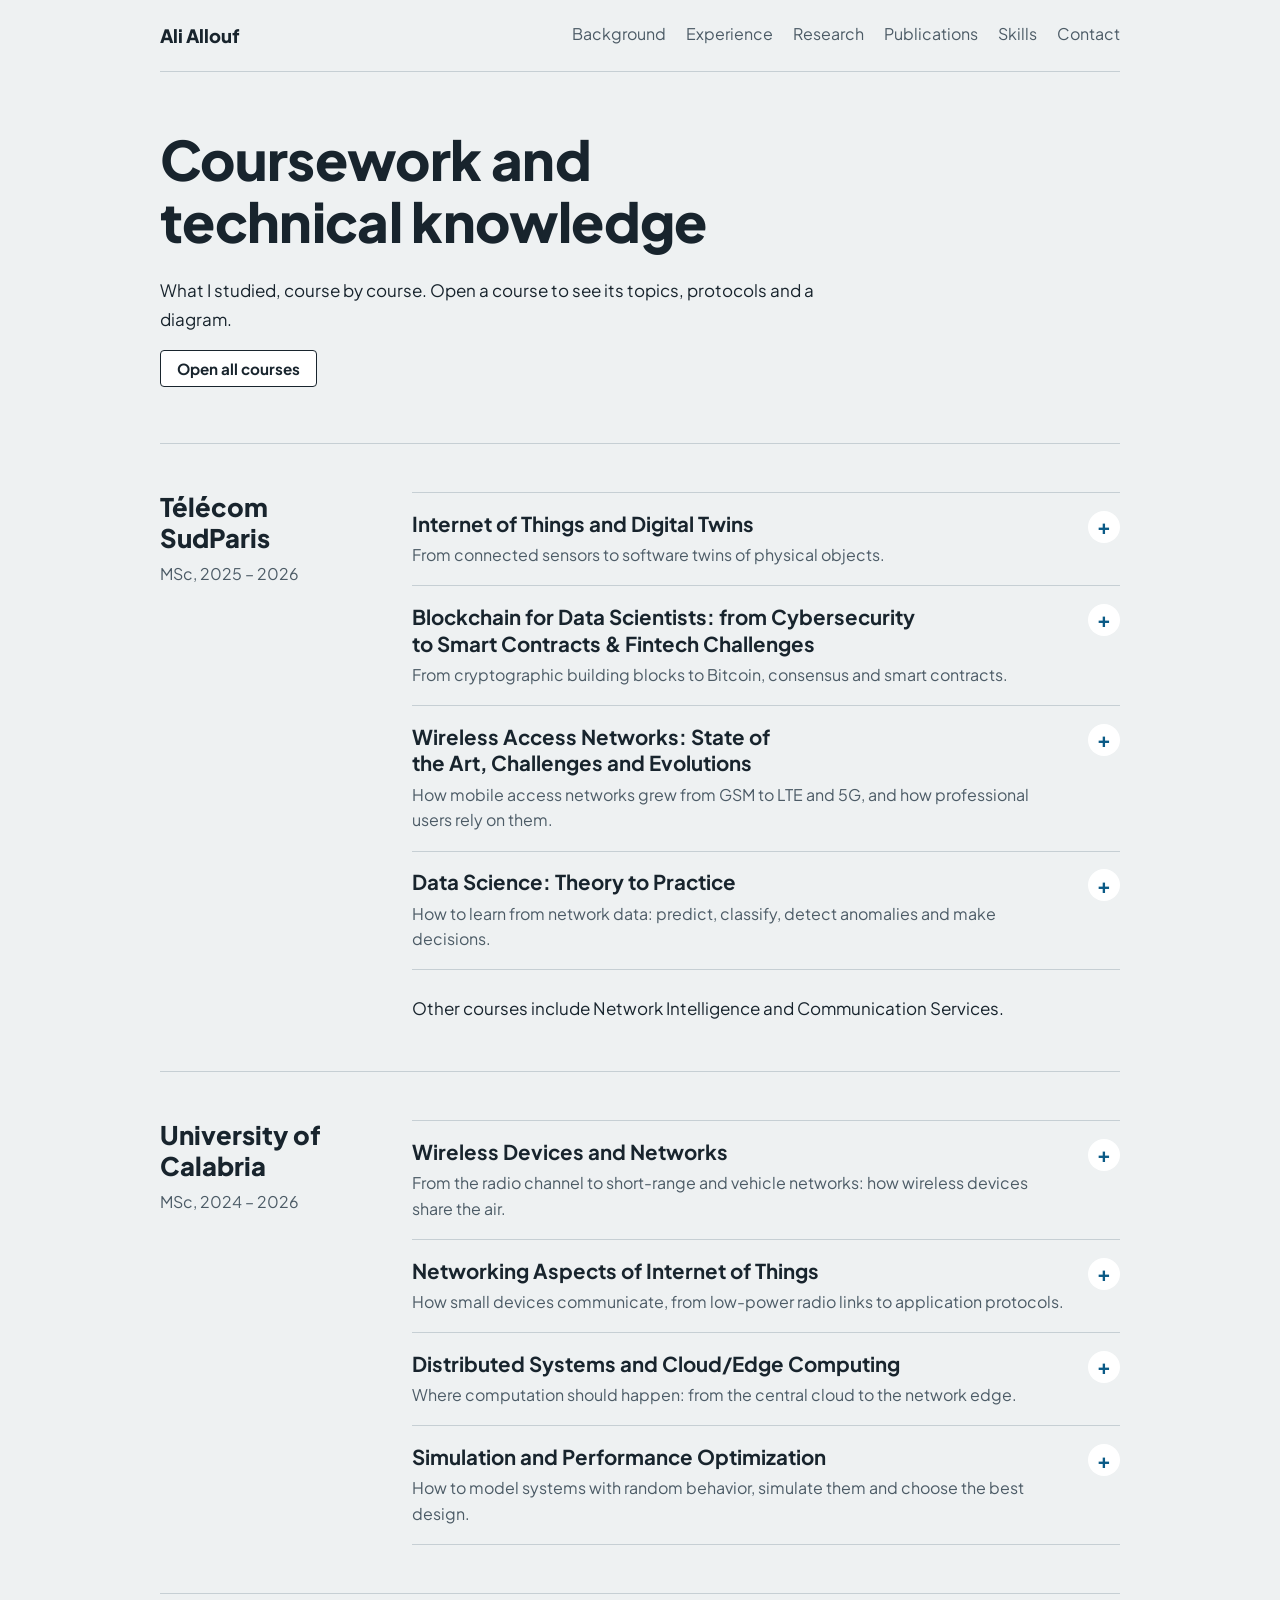
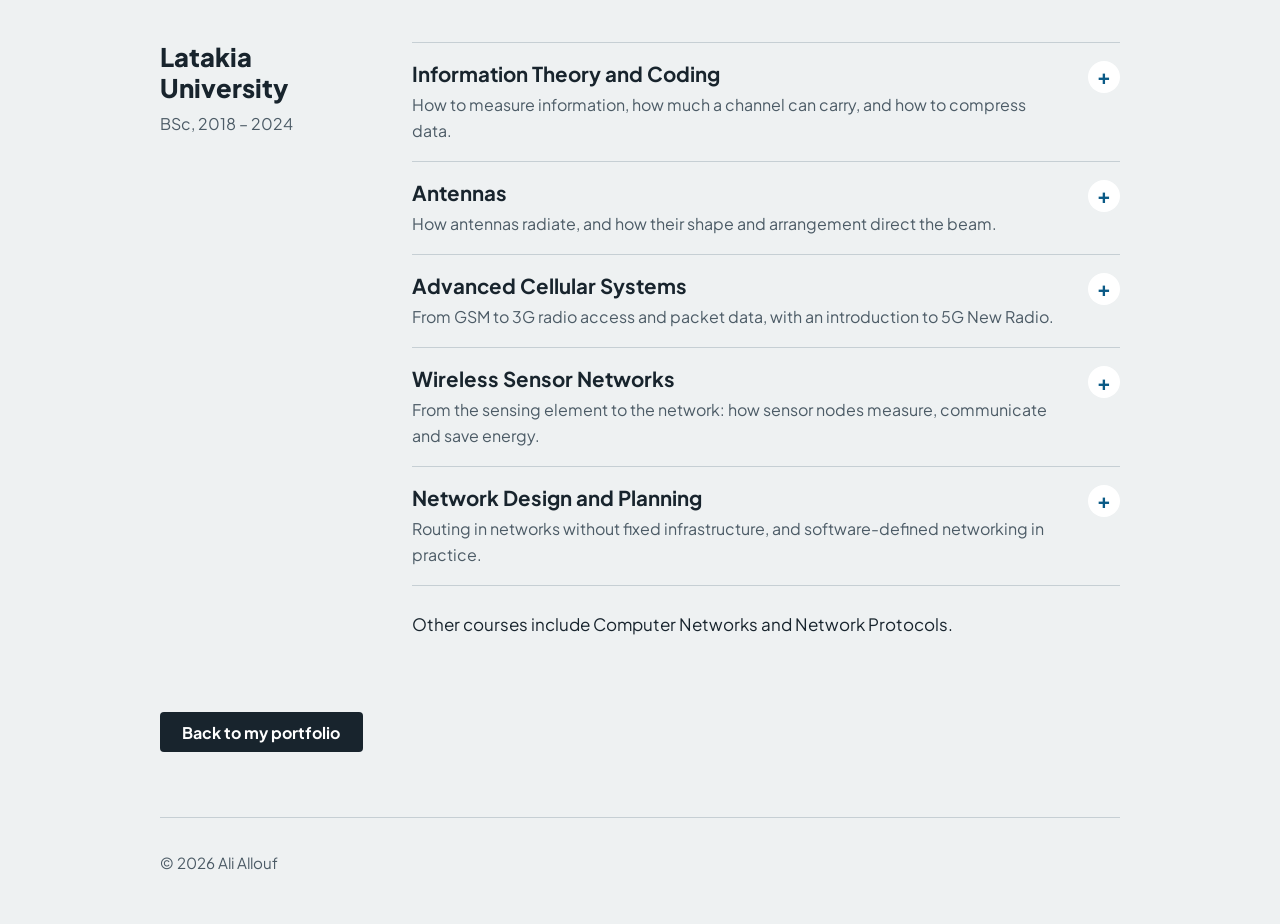
==== commit f753e1ea: "Update coursework.html" ====
--- a/coursework.html
+++ b/coursework.html
@@ -123,7 +123,173 @@
         <p class="kind">MSc, 2025 – 2026</p>
       </header>
       <div class="body">
-        <p>Courses include Wireless Access Networks, Network Intelligence and Communication Services, and Data Science.</p>
+        <!-- ===== COURSE START: INTERNET OF THINGS AND DIGITAL TWINS ===== -->
+        <details class="course" id="iot-digital-twins">
+          <summary><h3>Internet of Things and Digital Twins</h3><span class="what">From connected sensors to software twins of physical objects.</span></summary>
+          <dl class="topics">
+            <div><dt>IoT foundations</dt><dd>Smart objects, sensors and actuators, identity and discovery, and the challenges of distributed systems.</dd></div>
+            <div><dt>How things interact</dt><dd>REST, publish and subscribe, message brokers, middleware and APIs.</dd></div>
+            <div><dt>Connectivity</dt><dd>Short-range and low-power wide-area options, including DASH7, Sigfox and NB-IoT. Related: <a href="#iot-networking">networking aspects of IoT</a>.</dd></div>
+            <div><dt>Application protocols</dt><dd><ul class="tags"><li>CoAP</li><li>MQTT</li><li>AMQP</li><li>DDS</li></ul></dd></div>
+            <div><dt>Network and edge</dt><dd>Network function virtualization, software-defined networking, 5G network slicing, fog and mobile edge computing, and microservices.</dd></div>
+            <div><dt>Platforms and standards</dt><dd><ul class="tags"><li>oneM2M</li><li>FIWARE</li><li>Eclipse Ditto</li><li>Eclipse Kura</li><li>Eclipse Hono</li><li>IEEE P2413</li><li>Contiki</li><li>TinyOS</li><li>RIOT</li></ul></dd></div>
+            <div><dt>Digital twin properties</dt><dd>Representativeness, reflection, replication, entanglement, persistence, memorization, composability, manageability, augmentation, ownership, servitization and predictability.</dd></div>
+            <div><dt>Data and society</dt><dd>Machine learning on sensor data, context awareness, data ownership and business models.</dd></div>
+          </dl>
+          <figure>
+            <svg class="d" viewBox="0 0 360 262" role="img" aria-label="A digital twin: a physical object sends status and sensor data to its software twin, which returns commands and offers history, simulation and services.">
+              <defs><marker id="a-dt" viewBox="0 0 10 10" refX="9" refY="5" markerUnits="userSpaceOnUse" markerWidth="11" markerHeight="11" orient="auto-start-reverse"><path class="head" d="M0 0L10 5L0 10z"/></marker></defs>
+              <rect class="box" x="70" y="10" width="220" height="52" rx="5"/><text x="180" y="32">Physical object</text><text class="sub" x="180" y="49">Sensors and actuators</text>
+              <path class="ln" d="M130 62L130 124" marker-end="url(#a-dt)"/>
+              <path class="ln" d="M230 124L230 62" marker-end="url(#a-dt)"/>
+              <text class="end sub" x="120" y="97">Data and status</text>
+              <text class="start sub" x="240" y="97">Commands</text>
+              <rect class="box hl" x="70" y="124" width="220" height="52" rx="5"/><text x="180" y="146">Digital twin</text><text class="sub" x="180" y="163">Software model and data</text>
+              <path class="ln" d="M180 176L62 208" marker-end="url(#a-dt)"/>
+              <path class="ln" d="M180 176L180 208" marker-end="url(#a-dt)"/>
+              <path class="ln" d="M180 176L298 208" marker-end="url(#a-dt)"/>
+              <rect class="box" x="10" y="208" width="104" height="36" rx="5"/><text x="62" y="230.5">History</text>
+              <rect class="box" x="128" y="208" width="104" height="36" rx="5"/><text x="180" y="230.5">Simulation</text>
+              <rect class="box" x="246" y="208" width="104" height="36" rx="5"/><text x="298" y="230.5">Services</text>
+            </svg>
+            <figcaption>A digital twin stays linked to its physical object and reflects its state.</figcaption>
+          </figure>
+          <p class="related">Related to my <a href="index.html#research">research interest in digital twins</a>.</p>
+        </details>
+        <!-- ===== COURSE END: INTERNET OF THINGS AND DIGITAL TWINS ===== -->
+
+        <!-- ===== COURSE START: BLOCKCHAIN FOR DATA SCIENTISTS: FROM CYBERSECURITY TO SMART CONTRACTS &AMP; FINTECH CHALLENGES ===== -->
+        <details class="course" id="blockchain">
+          <summary><h3>Blockchain for Data Scientists: from Cybersecurity to Smart Contracts &amp; Fintech Challenges</h3><span class="what">From cryptographic building blocks to Bitcoin, consensus and smart contracts.</span></summary>
+          <dl class="topics">
+            <div><dt>Hash functions</dt><dd>One-way and collision resistance, the birthday paradox, the SHA families and perceptual hashing.</dd></div>
+            <div><dt>Cryptography</dt><dd>Symmetric and public-key encryption, authentication and digital signatures, discrete logarithms and elliptic curves.</dd></div>
+            <div><dt>Algorithms</dt><dd><ul class="tags"><li>AES</li><li>RSA</li><li>Diffie–Hellman</li><li>ECDH</li><li>ECDSA</li></ul></dd></div>
+            <div><dt>Distributed ledgers</dt><dd>From Web1 to Web3; permissioned and permissionless blockchains.</dd></div>
+            <div><dt>Bitcoin</dt><dd>Wallets, keys and addresses (including SegWit and Taproot), transactions, scripts and halving.</dd></div>
+            <div><dt>Malware and ransomware</dt><dd>Cryptovirology, botnets, and following WannaCry ransom payments on the public ledger.</dd></div>
+            <div><dt>Consensus</dt><dd><ul class="tags"><li>PBFT</li><li>Proof of Work</li><li>Proof of Stake</li><li>Proof of Authority</li></ul></dd></div>
+            <div><dt>Smart contracts</dt><dd>Ethereum, gas, the Ethereum Virtual Machine, Solidity, oracles, and the ERC-20 and ERC-721 token standards.</dd></div>
+            <div><dt>Course labs</dt><dd>An attendance contract in Solidity, and minting an NFT certificate with its metadata on IPFS.</dd></div>
+          </dl>
+          <figure>
+            <svg class="d" viewBox="0 0 360 162" role="img" aria-label="Three linked blocks. Each stores the hash of the block before it.">
+              <defs><marker id="a-bc" viewBox="0 0 10 10" refX="9" refY="5" markerUnits="userSpaceOnUse" markerWidth="11" markerHeight="11" orient="auto-start-reverse"><path class="head" d="M0 0L10 5L0 10z"/></marker></defs>
+              <text class="sub" x="180" y="18">Each block points to the one before it</text>
+              <rect class="box" x="6" y="34" width="100" height="112" rx="5"/>
+              <text class="strong" x="56" y="56">Block 1</text>
+              <text class="sub" x="56" y="80">Previous hash</text>
+              <text class="mark" x="56" y="96">0000</text>
+              <text class="sub" x="56" y="118">Transactions</text>
+              <text class="sub" x="56" y="135">Hash 7A2F</text>
+              <rect class="box" x="130" y="34" width="100" height="112" rx="5"/>
+              <text class="strong" x="180" y="56">Block 2</text>
+              <text class="sub" x="180" y="80">Previous hash</text>
+              <text class="mark" x="180" y="96">7A2F</text>
+              <text class="sub" x="180" y="118">Transactions</text>
+              <text class="sub" x="180" y="135">Hash C91B</text>
+              <rect class="box" x="254" y="34" width="100" height="112" rx="5"/>
+              <text class="strong" x="304" y="56">Block 3</text>
+              <text class="sub" x="304" y="80">Previous hash</text>
+              <text class="mark" x="304" y="96">C91B</text>
+              <text class="sub" x="304" y="118">Transactions</text>
+              <text class="sub" x="304" y="135">Hash 54E0</text>
+              <path class="ln" d="M130 92L108 92" marker-end="url(#a-bc)"/>
+              <path class="ln" d="M254 92L232 92" marker-end="url(#a-bc)"/>
+            </svg>
+            <figcaption>A simplified chain with shortened, made-up hashes. Changing old data changes its hash and breaks the link that follows.</figcaption>
+          </figure>
+        </details>
+        <!-- ===== COURSE END: BLOCKCHAIN FOR DATA SCIENTISTS: FROM CYBERSECURITY TO SMART CONTRACTS &AMP; FINTECH CHALLENGES ===== -->
+
+        <!-- ===== COURSE START: WIRELESS ACCESS NETWORKS: STATE OF THE ART, CHALLENGES AND EVOLUTIONS ===== -->
+        <details class="course" id="wireless-access">
+          <summary><h3>Wireless Access Networks: State of the Art, Challenges and Evolutions</h3><span class="what">How mobile access networks grew from GSM to LTE and 5G, and how professional users rely on them.</span></summary>
+          <dl class="topics">
+            <div><dt>Radio and cells</dt><dd>Path loss, fading, shadowing and multipath; frequency reuse, co-channel interference and sectorization.</dd></div>
+            <div><dt>Multiple access</dt><dd>TDMA, FDMA, CDMA, OFDM and OFDMA; PSK and QAM, adaptive modulation and beam-division access.</dd></div>
+            <div><dt>From GSM to LTE</dt><dd>GSM, GPRS, UMTS and LTE access networks, protocol stacks, bearers and quality-of-service classes. Related: <a href="#cellular">advanced cellular systems</a>.</dd></div>
+            <div><dt>LTE core and channels</dt><dd>MME, serving and packet data gateways; logical, transport and physical channels.</dd></div>
+            <div><dt>LTE-Advanced</dt><dd>Carrier aggregation, enhanced multi-antenna transmission, relaying and interference coordination (ICIC, eICIC and CoMP).</dd></div>
+            <div><dt>5G and new architectures</dt><dd>Cloud RAN with CPRI and eCPRI fronthaul, open RAN, standalone and non-standalone options, service-based core, network slicing and edge computing.</dd></div>
+            <div><dt>Professional radio standards</dt><dd><ul class="tags"><li>TETRA</li><li>TETRAPOL</li><li>GSM-R</li><li>MCPTT</li><li>MCData</li><li>MCVideo</li><li>FRMCS</li></ul></dd></div>
+            <div><dt>Professional networks</dt><dd>Public safety, rail and industry: priority and quality of service, and private 5G networks.</dd></div>
+          </dl>
+          <figure>
+            <svg class="d" viewBox="0 0 360 340" role="img" aria-label="LTE architecture: user data passes from the phone through the eNodeB, serving gateway and PDN gateway to the Internet, while signaling goes through the MME, which consults the HSS.">
+              <defs><marker id="a-epc" viewBox="0 0 10 10" refX="9" refY="5" markerUnits="userSpaceOnUse" markerWidth="11" markerHeight="11" orient="auto-start-reverse"><path class="head" d="M0 0L10 5L0 10z"/></marker></defs>
+              <rect class="box" x="40" y="8" width="110" height="34" rx="5"/><text x="95" y="29.5">Phone (UE)</text>
+              <path class="ln" d="M95 42L95 76"/>
+              <text class="start sub" x="106" y="63">Uu</text>
+              <rect class="box" x="40" y="76" width="110" height="34" rx="5"/><text x="95" y="97.5">eNodeB</text>
+              <path class="ln" d="M95 110L95 164"/>
+              <text class="end sub" x="86" y="141">S1-U</text>
+              <rect class="box" x="40" y="164" width="110" height="34" rx="5"/><text x="95" y="185.5">S-GW</text>
+              <path class="ln" d="M95 198L95 230"/>
+              <text class="start sub" x="106" y="218">S5</text>
+              <rect class="box" x="40" y="230" width="110" height="34" rx="5"/><text x="95" y="251.5">P-GW</text>
+              <path class="ln" d="M95 264L95 296" marker-end="url(#a-epc)"/>
+              <text class="start sub" x="106" y="284">SGi</text>
+              <rect class="box soft" x="40" y="296" width="110" height="34" rx="5"/><text x="95" y="317.5">Internet</text>
+              <rect class="box" x="220" y="52" width="110" height="34" rx="5"/><text x="275" y="73.5">HSS</text>
+              <rect class="box hl" x="220" y="122" width="110" height="34" rx="5"/><text x="275" y="143.5">MME</text>
+              <path class="ln dash" d="M275 86L275 122"/>
+              <text class="start sub" x="284" y="108">S6a</text>
+              <path class="ln dash" d="M150 94L220 132"/>
+              <text class="start sub" x="180" y="102">S1-MME</text>
+              <path class="ln dash" d="M220 148L150 180"/>
+              <text class="start sub" x="190" y="180">S11</text>
+              <path class="ln" d="M206 246L240 246"/>
+              <text class="start sub" x="250" y="250">User data</text>
+              <path class="ln dash" d="M206 272L240 272"/>
+              <text class="start sub" x="250" y="276">Signaling</text>
+            </svg>
+            <figcaption>The LTE core separates the path of user data from signaling.</figcaption>
+          </figure>
+        </details>
+        <!-- ===== COURSE END: WIRELESS ACCESS NETWORKS: STATE OF THE ART, CHALLENGES AND EVOLUTIONS ===== -->
+
+        <!-- ===== COURSE START: DATA SCIENCE: THEORY TO PRACTICE ===== -->
+        <details class="course" id="data-science">
+          <summary><h3>Data Science: Theory to Practice</h3><span class="what">How to learn from network data: predict, classify, detect anomalies and make decisions.</span></summary>
+          <dl class="topics">
+            <div><dt>Method</dt><dd>Data exploration and preparation, training and test sets, cross-validation and avoiding data leakage.</dd></div>
+            <div><dt>Regression</dt><dd>Linear and polynomial models, the bias–variance trade-off, regularization, feature scaling and selection.</dd></div>
+            <div><dt>Classification</dt><dd>Logistic and softmax regression, decision trees, class imbalance, precision, recall and F1 score.</dd></div>
+            <div><dt>Neural networks</dt><dd>Multilayer perceptrons, backpropagation, the Adam optimizer and control of overfitting.</dd></div>
+            <div><dt>Clustering and anomaly detection</dt><dd>K-means, silhouette score, isolation forests, autoencoders and ROC curves.</dd></div>
+            <div><dt>Reinforcement learning</dt><dd>Markov decision processes, Q-learning, exploration and function approximation.</dd></div>
+            <div><dt>Black-box optimization</dt><dd>Surrogate models, Latin hypercube sampling, kriging and expected improvement.</dd></div>
+            <div><dt>Connections</dt><dd>Decision trees reuse entropy from <a href="#information-theory">information theory</a>. Optimizing costly functions also appears in <a href="#simulation">simulation</a>.</dd></div>
+          </dl>
+          <figure>
+            <svg class="d" viewBox="0 0 360 232" role="img" aria-label="Example decision tree that sorts network flows into voice call, messaging, video stream or web page.">
+              <defs><marker id="a-tr" viewBox="0 0 10 10" refX="9" refY="5" markerUnits="userSpaceOnUse" markerWidth="11" markerHeight="11" orient="auto-start-reverse"><path class="head" d="M0 0L10 5L0 10z"/></marker></defs>
+              <path class="ln" d="M180 48L90 92" marker-end="url(#a-tr)"/>
+              <path class="ln" d="M180 48L270 92" marker-end="url(#a-tr)"/>
+              <text class="sub" x="118" y="66">yes</text>
+              <text class="sub" x="244" y="66">no</text>
+              <path class="ln" d="M90 128L48 180" marker-end="url(#a-tr)"/>
+              <path class="ln" d="M90 128L132 180" marker-end="url(#a-tr)"/>
+              <text class="sub" x="52" y="154">yes</text>
+              <text class="sub" x="130" y="154">no</text>
+              <path class="ln" d="M270 128L228 180" marker-end="url(#a-tr)"/>
+              <path class="ln" d="M270 128L312 180" marker-end="url(#a-tr)"/>
+              <text class="sub" x="232" y="154">yes</text>
+              <text class="sub" x="310" y="154">no</text>
+              <rect class="box" x="105" y="12" width="150" height="36" rx="5"/><text x="180" y="34.5">Small packets?</text>
+              <rect class="box" x="25" y="92" width="130" height="36" rx="5"/><text x="90" y="114.5">Evenly spaced?</text>
+              <rect class="box" x="205" y="92" width="130" height="36" rx="5"/><text x="270" y="114.5">Long flow?</text>
+              <rect class="box hl" x="6" y="180" width="82" height="44" rx="5"/><text x="47" y="198">Voice</text><text class="sub" x="47" y="215">call</text>
+              <rect class="box hl" x="94" y="180" width="82" height="44" rx="5"/><text x="135" y="198">Chat</text><text class="sub" x="135" y="215">message</text>
+              <rect class="box hl" x="184" y="180" width="82" height="44" rx="5"/><text x="225" y="198">Video</text><text class="sub" x="225" y="215">stream</text>
+              <rect class="box hl" x="272" y="180" width="82" height="44" rx="5"/><text x="313" y="198">Web</text><text class="sub" x="313" y="215">page</text>
+            </svg>
+            <figcaption>An invented example of a decision tree: each question splits network flows into more uniform groups.</figcaption>
+          </figure>
+        </details>
+        <!-- ===== COURSE END: DATA SCIENCE: THEORY TO PRACTICE ===== -->
+        <p class="also">Other courses include Network Intelligence and Communication Services.</p>
       </div>
     </section>
 
@@ -474,54 +640,6 @@
         </details>
         <!-- ===== COURSE END: NETWORK DESIGN AND PLANNING ===== -->
         <p class="also">Other courses include Computer Networks and Network Protocols.</p>
-      </div>
-    </section>
-
-    <section class="block wrap" id="further">
-      <header>
-        <h2>Further topics</h2>
-      </header>
-      <div class="body">
-        <!-- ===== COURSE START: MACHINE LEARNING ===== -->
-        <details class="course" id="machine-learning">
-          <summary><h3>Machine Learning</h3><span class="what">How to learn from network data: predict, classify, detect anomalies and make decisions.</span></summary>
-          <dl class="topics">
-            <div><dt>Method</dt><dd>Data exploration and preparation, training and test sets, cross-validation and avoiding data leakage.</dd></div>
-            <div><dt>Regression</dt><dd>Linear and polynomial models, the bias–variance trade-off, regularization, feature scaling and selection.</dd></div>
-            <div><dt>Classification</dt><dd>Logistic and softmax regression, decision trees, class imbalance, precision, recall and F1 score.</dd></div>
-            <div><dt>Neural networks</dt><dd>Multilayer perceptrons, backpropagation, the Adam optimizer and control of overfitting.</dd></div>
-            <div><dt>Clustering and anomaly detection</dt><dd>K-means, silhouette score, isolation forests, autoencoders and ROC curves.</dd></div>
-            <div><dt>Reinforcement learning</dt><dd>Markov decision processes, Q-learning, exploration and function approximation.</dd></div>
-            <div><dt>Black-box optimization</dt><dd>Surrogate models, Latin hypercube sampling, kriging and expected improvement.</dd></div>
-            <div><dt>Connections</dt><dd>Decision trees reuse entropy from <a href="#information-theory">information theory</a>. Optimizing costly functions also appears in <a href="#simulation">simulation</a>.</dd></div>
-          </dl>
-          <figure>
-            <svg class="d" viewBox="0 0 360 232" role="img" aria-label="Example decision tree that sorts network flows into voice call, messaging, video stream or web page.">
-              <defs><marker id="a-tr" viewBox="0 0 10 10" refX="9" refY="5" markerUnits="userSpaceOnUse" markerWidth="11" markerHeight="11" orient="auto-start-reverse"><path class="head" d="M0 0L10 5L0 10z"/></marker></defs>
-              <path class="ln" d="M180 48L90 92" marker-end="url(#a-tr)"/>
-              <path class="ln" d="M180 48L270 92" marker-end="url(#a-tr)"/>
-              <text class="sub" x="118" y="66">yes</text>
-              <text class="sub" x="244" y="66">no</text>
-              <path class="ln" d="M90 128L48 180" marker-end="url(#a-tr)"/>
-              <path class="ln" d="M90 128L132 180" marker-end="url(#a-tr)"/>
-              <text class="sub" x="52" y="154">yes</text>
-              <text class="sub" x="130" y="154">no</text>
-              <path class="ln" d="M270 128L228 180" marker-end="url(#a-tr)"/>
-              <path class="ln" d="M270 128L312 180" marker-end="url(#a-tr)"/>
-              <text class="sub" x="232" y="154">yes</text>
-              <text class="sub" x="310" y="154">no</text>
-              <rect class="box" x="105" y="12" width="150" height="36" rx="5"/><text x="180" y="34.5">Small packets?</text>
-              <rect class="box" x="25" y="92" width="130" height="36" rx="5"/><text x="90" y="114.5">Evenly spaced?</text>
-              <rect class="box" x="205" y="92" width="130" height="36" rx="5"/><text x="270" y="114.5">Long flow?</text>
-              <rect class="box hl" x="6" y="180" width="82" height="44" rx="5"/><text x="47" y="198">Voice</text><text class="sub" x="47" y="215">call</text>
-              <rect class="box hl" x="94" y="180" width="82" height="44" rx="5"/><text x="135" y="198">Chat</text><text class="sub" x="135" y="215">message</text>
-              <rect class="box hl" x="184" y="180" width="82" height="44" rx="5"/><text x="225" y="198">Video</text><text class="sub" x="225" y="215">stream</text>
-              <rect class="box hl" x="272" y="180" width="82" height="44" rx="5"/><text x="313" y="198">Web</text><text class="sub" x="313" y="215">page</text>
-            </svg>
-            <figcaption>An invented example of a decision tree: each question splits network flows into more uniform groups.</figcaption>
-          </figure>
-        </details>
-        <!-- ===== COURSE END: MACHINE LEARNING ===== -->
       </div>
     </section>
 
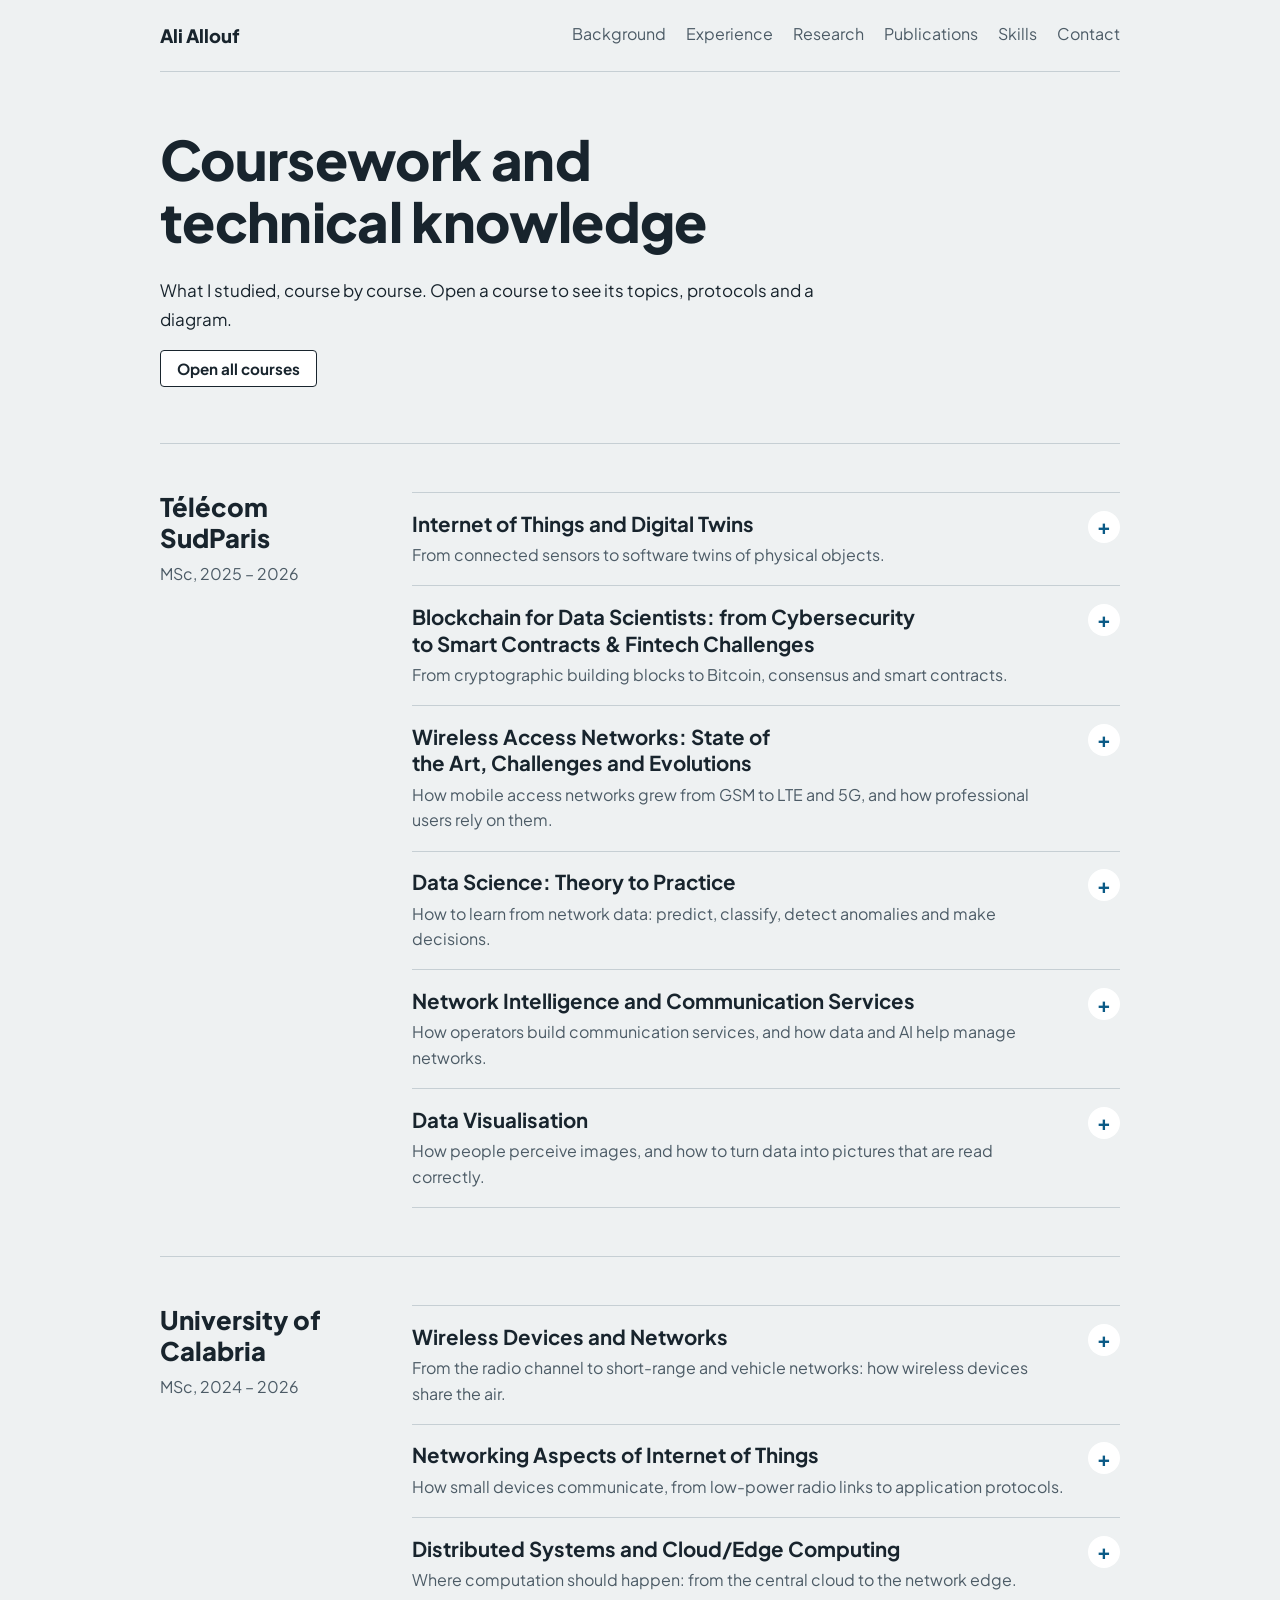
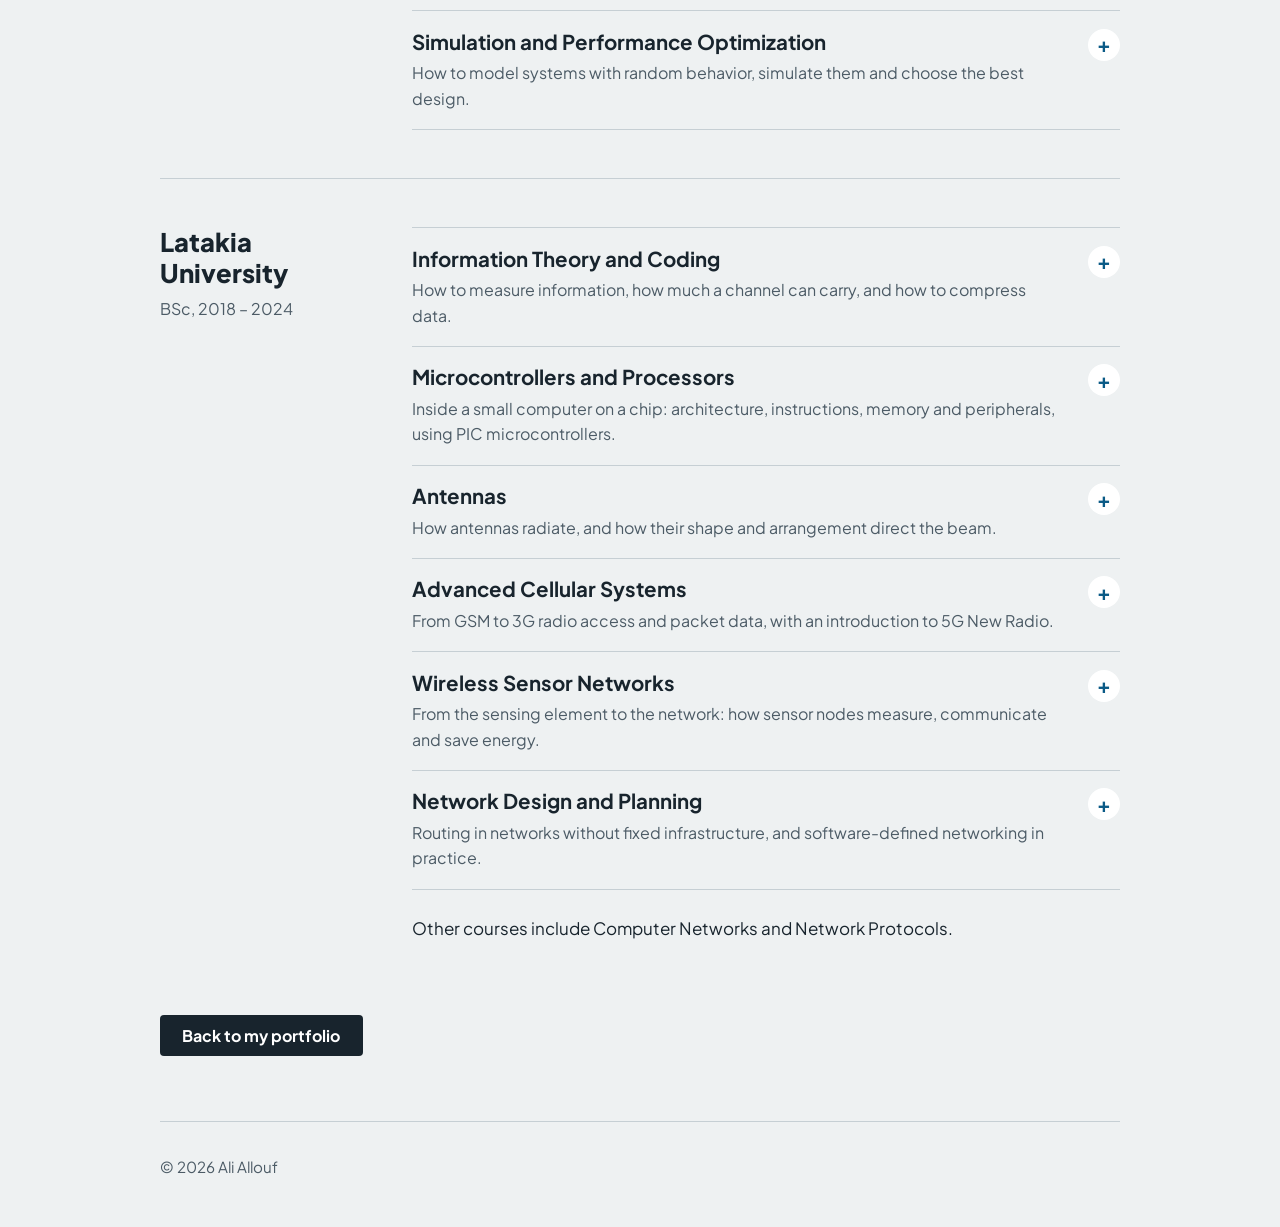
==== commit 47f0b46f: "Add new courses on Microcontrollers and Data Visualisation" ====
--- a/coursework.html
+++ b/coursework.html
@@ -61,6 +61,9 @@
     .d .curve { fill: none; stroke: var(--link); stroke-width: 2.2; stroke-linejoin: round; }
     .d .pt { fill: var(--link); stroke: #fff; stroke-width: 2; }
     .d .cross { stroke: var(--muted); stroke-width: 1; }
+    .d .frame { fill: none; stroke: var(--rule); stroke-width: 1; }
+    .d .fit { stroke: var(--muted); stroke-width: 1.5; fill: none; }
+    .d .dot { fill: var(--link); stroke: #fff; stroke-width: 1; }
     .d .polar { fill: none; stroke: #dde3e7; stroke-width: 1; }
     .d .beam { fill: rgba(10, 90, 134, 0.14); stroke: var(--link); stroke-width: 2; stroke-linejoin: round; }
 
@@ -289,7 +292,119 @@
           </figure>
         </details>
         <!-- ===== COURSE END: DATA SCIENCE: THEORY TO PRACTICE ===== -->
-        <p class="also">Other courses include Network Intelligence and Communication Services.</p>
+
+        <!-- ===== COURSE START: NETWORK INTELLIGENCE AND COMMUNICATION SERVICES ===== -->
+        <details class="course" id="network-intelligence">
+          <summary><h3>Network Intelligence and Communication Services</h3><span class="what">How operators build communication services, and how data and AI help manage networks.</span></summary>
+          <dl class="topics">
+            <div><dt>Service architectures</dt><dd>From intelligent networks and CAMEL to the IP Multimedia Subsystem (IMS) across 3GPP releases.</dd></div>
+            <div><dt>IMS elements</dt><dd><ul class="tags"><li>P-CSCF</li><li>I-CSCF</li><li>S-CSCF</li><li>HSS</li><li>MRF</li></ul></dd></div>
+            <div><dt>IMS protocols</dt><dd><ul class="tags"><li>SIP</li><li>SDP</li><li>Diameter</li><li>RTP</li></ul></dd></div>
+            <div><dt>IMS procedures</dt><dd>Registration, session setup, signaling and media paths, and user identities.</dd></div>
+            <div><dt>Services</dt><dd>Application servers, presence, push-to-talk over cellular, rich communication services and multimedia telephony.</dd></div>
+            <div><dt>Industry evolution</dt><dd>Open network APIs, operators and over-the-top providers, and 5G.</dd></div>
+            <div><dt>Cognitive network management</dt><dd>Network and service management, autonomic control loops, SDN and NFV, TOSCA and YANG, and machine learning for anomaly detection and service-level agreements.</dd></div>
+          </dl>
+          <figure>
+            <svg class="d" viewBox="0 0 360 300" role="img" aria-label="IMS core: the phone signals through the proxy, interrogating and serving call session control functions. These consult the subscriber server, and the serving function invokes application servers.">
+              <defs><marker id="a-ims" viewBox="0 0 10 10" refX="9" refY="5" markerUnits="userSpaceOnUse" markerWidth="11" markerHeight="11" orient="auto-start-reverse"><path class="head" d="M0 0L10 5L0 10z"/></marker></defs>
+              <rect class="box" x="20" y="8" width="130" height="36" rx="5"/><text x="85" y="30.5">Phone</text>
+              <path class="ln" d="M85 44L85 74"/>
+              <rect class="box" x="20" y="74" width="130" height="44" rx="5"/><text x="85" y="92">P-CSCF</text><text class="sub" x="85" y="109">First contact</text>
+              <path class="ln" d="M85 118L85 148"/>
+              <rect class="box" x="20" y="148" width="130" height="44" rx="5"/><text x="85" y="166">I-CSCF</text><text class="sub" x="85" y="183">Finds the server</text>
+              <path class="ln" d="M85 192L85 222"/>
+              <rect class="box hl" x="20" y="222" width="130" height="44" rx="5"/><text x="85" y="240">S-CSCF</text><text class="sub" x="85" y="257">Controls sessions</text>
+              <rect class="box" x="220" y="148" width="130" height="44" rx="5"/><text x="285" y="166">HSS</text><text class="sub" x="285" y="183">Subscriber data</text>
+              <path class="ln dash" d="M150 170L220 170"/>
+              <path class="ln dash" d="M150 232L228 192"/>
+              <rect class="box" x="220" y="222" width="130" height="44" rx="5"/><text x="285" y="240">App servers</text><text class="sub" x="285" y="257">Added services</text>
+              <path class="ln" d="M150 244L220 244"/>
+              <path class="ln" d="M96 286L130 286"/>
+              <text class="start sub" x="138" y="290">SIP</text>
+              <path class="ln dash" d="M200 286L234 286"/>
+              <text class="start sub" x="242" y="290">Diameter</text>
+            </svg>
+            <figcaption>A simplified view of the IMS core and the protocols between its parts.</figcaption>
+          </figure>
+        </details>
+        <!-- ===== COURSE END: NETWORK INTELLIGENCE AND COMMUNICATION SERVICES ===== -->
+
+        <!-- ===== COURSE START: DATA VISUALISATION ===== -->
+        <details class="course" id="data-visualisation">
+          <summary><h3>Data Visualisation</h3><span class="what">How people perceive images, and how to turn data into pictures that are read correctly.</span></summary>
+          <dl class="topics">
+            <div><dt>Perception</dt><dd>Visual illusions, brightness and contrast, change blindness and Gestalt principles.</dd></div>
+            <div><dt>Foundations</dt><dd>The visualization pipeline; scientific visualization, information visualization and infographics; data attribute types.</dd></div>
+            <div><dt>Color</dt><dd>Color map design, rainbow and gray scales, color banding and contouring.</dd></div>
+            <div><dt>Tables and many dimensions</dt><dd>Table lenses, parallel coordinates, scatterplot matrices and projections.</dd></div>
+            <div><dt>Trees and graphs</dt><dd>Node-link layouts, treemaps, force-directed layouts and matrix plots.</dd></div>
+            <div><dt>Immersive views</dt><dd>Augmented and virtual reality for visualization.</dd></div>
+          </dl>
+          <figure>
+            <svg class="d" viewBox="0 0 360 276" role="img" aria-label="Anscombe's quartet: four small scatter plots with the same averages and fitted line but different shapes: a loose line, a curve, a line with one outlier, and a vertical cluster with one distant point.">
+              <defs><marker id="a-an" viewBox="0 0 10 10" refX="9" refY="5" markerUnits="userSpaceOnUse" markerWidth="11" markerHeight="11" orient="auto-start-reverse"><path class="head" d="M0 0L10 5L0 10z"/></marker></defs>
+              <rect class="frame" x="8" y="22" width="164" height="108"/>
+              <text class="strong" x="90" y="15">Set I</text>
+              <path class="fit" d="M16.6 107.5L163.4 31.0"/>
+              <circle class="dot" cx="77.1" cy="75.6" r="3.8"/>
+              <circle class="dot" cx="59.8" cy="85.4" r="3.8"/>
+              <circle class="dot" cx="102.9" cy="79.8" r="3.8"/>
+              <circle class="dot" cx="68.4" cy="68.7" r="3.8"/>
+              <circle class="dot" cx="85.7" cy="73.0" r="3.8"/>
+              <circle class="dot" cx="111.6" cy="58.4" r="3.8"/>
+              <circle class="dot" cx="42.5" cy="82.8" r="3.8"/>
+              <circle class="dot" cx="25.3" cy="109.7" r="3.8"/>
+              <circle class="dot" cx="94.3" cy="50.4" r="3.8"/>
+              <circle class="dot" cx="51.2" cy="104.6" r="3.8"/>
+              <circle class="dot" cx="33.9" cy="96.9" r="3.8"/>
+              <rect class="frame" x="188" y="22" width="164" height="108"/>
+              <text class="strong" x="270" y="15">Set II</text>
+              <path class="fit" d="M196.6 107.5L343.4 31.0"/>
+              <circle class="dot" cx="257.1" cy="65.7" r="3.8"/>
+              <circle class="dot" cx="239.8" cy="74.7" r="3.8"/>
+              <circle class="dot" cx="282.9" cy="69.3" r="3.8"/>
+              <circle class="dot" cx="248.4" cy="69.1" r="3.8"/>
+              <circle class="dot" cx="265.7" cy="64.7" r="3.8"/>
+              <circle class="dot" cx="291.6" cy="75.1" r="3.8"/>
+              <circle class="dot" cx="222.5" cy="92.8" r="3.8"/>
+              <circle class="dot" cx="205.3" cy="120.1" r="3.8"/>
+              <circle class="dot" cx="274.3" cy="65.8" r="3.8"/>
+              <circle class="dot" cx="231.2" cy="82.7" r="3.8"/>
+              <circle class="dot" cx="213.9" cy="105.3" r="3.8"/>
+              <rect class="frame" x="8" y="162" width="164" height="108"/>
+              <text class="strong" x="90" y="155">Set III</text>
+              <path class="fit" d="M16.6 247.5L163.4 171.0"/>
+              <circle class="dot" cx="77.1" cy="220.9" r="3.8"/>
+              <circle class="dot" cx="59.8" cy="227.1" r="3.8"/>
+              <circle class="dot" cx="102.9" cy="173.3" r="3.8"/>
+              <circle class="dot" cx="68.4" cy="224.0" r="3.8"/>
+              <circle class="dot" cx="85.7" cy="217.7" r="3.8"/>
+              <circle class="dot" cx="111.6" cy="208.4" r="3.8"/>
+              <circle class="dot" cx="42.5" cy="233.3" r="3.8"/>
+              <circle class="dot" cx="25.3" cy="239.5" r="3.8"/>
+              <circle class="dot" cx="94.3" cy="214.6" r="3.8"/>
+              <circle class="dot" cx="51.2" cy="230.2" r="3.8"/>
+              <circle class="dot" cx="33.9" cy="236.4" r="3.8"/>
+              <rect class="frame" x="188" y="162" width="164" height="108"/>
+              <text class="strong" x="270" y="155">Set IV</text>
+              <path class="fit" d="M196.6 247.5L343.4 171.0"/>
+              <circle class="dot" cx="239.8" cy="228.8" r="3.8"/>
+              <circle class="dot" cx="239.8" cy="236.2" r="3.8"/>
+              <circle class="dot" cx="239.8" cy="218.6" r="3.8"/>
+              <circle class="dot" cx="239.8" cy="208.4" r="3.8"/>
+              <circle class="dot" cx="239.8" cy="211.8" r="3.8"/>
+              <circle class="dot" cx="239.8" cy="224.6" r="3.8"/>
+              <circle class="dot" cx="239.8" cy="240.8" r="3.8"/>
+              <circle class="dot" cx="334.7" cy="175.5" r="3.8"/>
+              <circle class="dot" cx="239.8" cy="238.0" r="3.8"/>
+              <circle class="dot" cx="239.8" cy="216.8" r="3.8"/>
+              <circle class="dot" cx="239.8" cy="226.0" r="3.8"/>
+            </svg>
+            <figcaption>Why we plot data: Anscombe’s four datasets share almost the same mean, variance, correlation and fitted line (y = 3 + 0.5x), yet look very different.</figcaption>
+          </figure>
+        </details>
+        <!-- ===== COURSE END: DATA VISUALISATION ===== -->
       </div>
     </section>
 
@@ -464,6 +579,49 @@
           </figure>
         </details>
         <!-- ===== COURSE END: INFORMATION THEORY AND CODING ===== -->
+
+        <!-- ===== COURSE START: MICROCONTROLLERS AND PROCESSORS ===== -->
+        <details class="course" id="microcontrollers">
+          <summary><h3>Microcontrollers and Processors</h3><span class="what">Inside a small computer on a chip: architecture, instructions, memory and peripherals, using PIC microcontrollers.</span></summary>
+          <dl class="topics">
+            <div><dt>Architecture</dt><dd>Microprocessors and microcontrollers, PIC families, Harvard and von Neumann designs, instruction pipelining and clocking.</dd></div>
+            <div><dt>Clock and reset</dt><dd>Oscillator options, configuration bits, power-on and brown-out reset, and start-up timers.</dd></div>
+            <div><dt>Assembly programming</dt><dd>The arithmetic logic unit, status register and PIC mid-range instruction set.</dd></div>
+            <div><dt>Memory</dt><dd>Program memory, paging and the stack; data memory banks with direct and indirect addressing.</dd></div>
+            <div><dt>Interrupts</dt><dd>Sources and registers, latency, context saving and service routines.</dd></div>
+            <div><dt>Peripherals</dt><dd>Analog-to-digital conversion, Timer0 and delay calculation, and driving seven-segment displays.</dd></div>
+            <div><dt>Device studied</dt><dd><ul class="tags"><li>PIC16F877</li></ul></dd></div>
+          </dl>
+          <figure>
+            <svg class="d" viewBox="0 0 360 232" role="img" aria-label="Two-stage pipeline: while one instruction runs, the next is fetched. After a CALL, the already fetched instruction is dropped and the target is fetched instead.">
+              <defs><marker id="a-pl" viewBox="0 0 10 10" refX="9" refY="5" markerUnits="userSpaceOnUse" markerWidth="11" markerHeight="11" orient="auto-start-reverse"><path class="head" d="M0 0L10 5L0 10z"/></marker></defs>
+              <text class="sub" x="85" y="16">1</text>
+              <text class="sub" x="134" y="16">2</text>
+              <text class="sub" x="183" y="16">3</text>
+              <text class="sub" x="232" y="16">4</text>
+              <text class="sub" x="281" y="16">5</text>
+              <text class="sub" x="330" y="16">6</text>
+              <text class="start sub" x="8" y="16">Cycle</text>
+              <text class="start" x="8" y="48">Instr. 1</text>
+              <text class="start" x="8" y="88">Instr. 2</text>
+              <text class="start" x="8" y="128">CALL</text>
+              <text class="start" x="8" y="168">Next one</text>
+              <text class="start" x="8" y="208">Target</text>
+              <rect class="box" x="62" y="28" width="46" height="32" rx="4"/><text x="85" y="48">Fetch</text>
+              <rect class="box" x="111" y="68" width="46" height="32" rx="4"/><text x="134" y="88">Fetch</text>
+              <rect class="box" x="160" y="108" width="46" height="32" rx="4"/><text x="183" y="128">Fetch</text>
+              <rect class="box" x="209" y="148" width="46" height="32" rx="4"/><text x="232" y="168">Fetch</text>
+              <rect class="box" x="258" y="188" width="46" height="32" rx="4"/><text x="281" y="208">Fetch</text>
+              <rect class="box hl" x="111" y="28" width="46" height="32" rx="4"/><text x="134" y="48">Run</text>
+              <rect class="box hl" x="160" y="68" width="46" height="32" rx="4"/><text x="183" y="88">Run</text>
+              <rect class="box hl" x="209" y="108" width="46" height="32" rx="4"/><text x="232" y="128">Run</text>
+              <rect class="box hl" x="307" y="188" width="46" height="32" rx="4"/><text x="330" y="208">Run</text>
+              <rect class="box soft" x="258" y="148" width="46" height="32" rx="4"/><text x="281" y="168">Drop</text>
+            </svg>
+            <figcaption>The PIC pipeline fetches the next instruction while running the current one. A jump costs one extra cycle.</figcaption>
+          </figure>
+        </details>
+        <!-- ===== COURSE END: MICROCONTROLLERS AND PROCESSORS ===== -->
 
         <!-- ===== COURSE START: ANTENNAS ===== -->
         <details class="course" id="antennas">
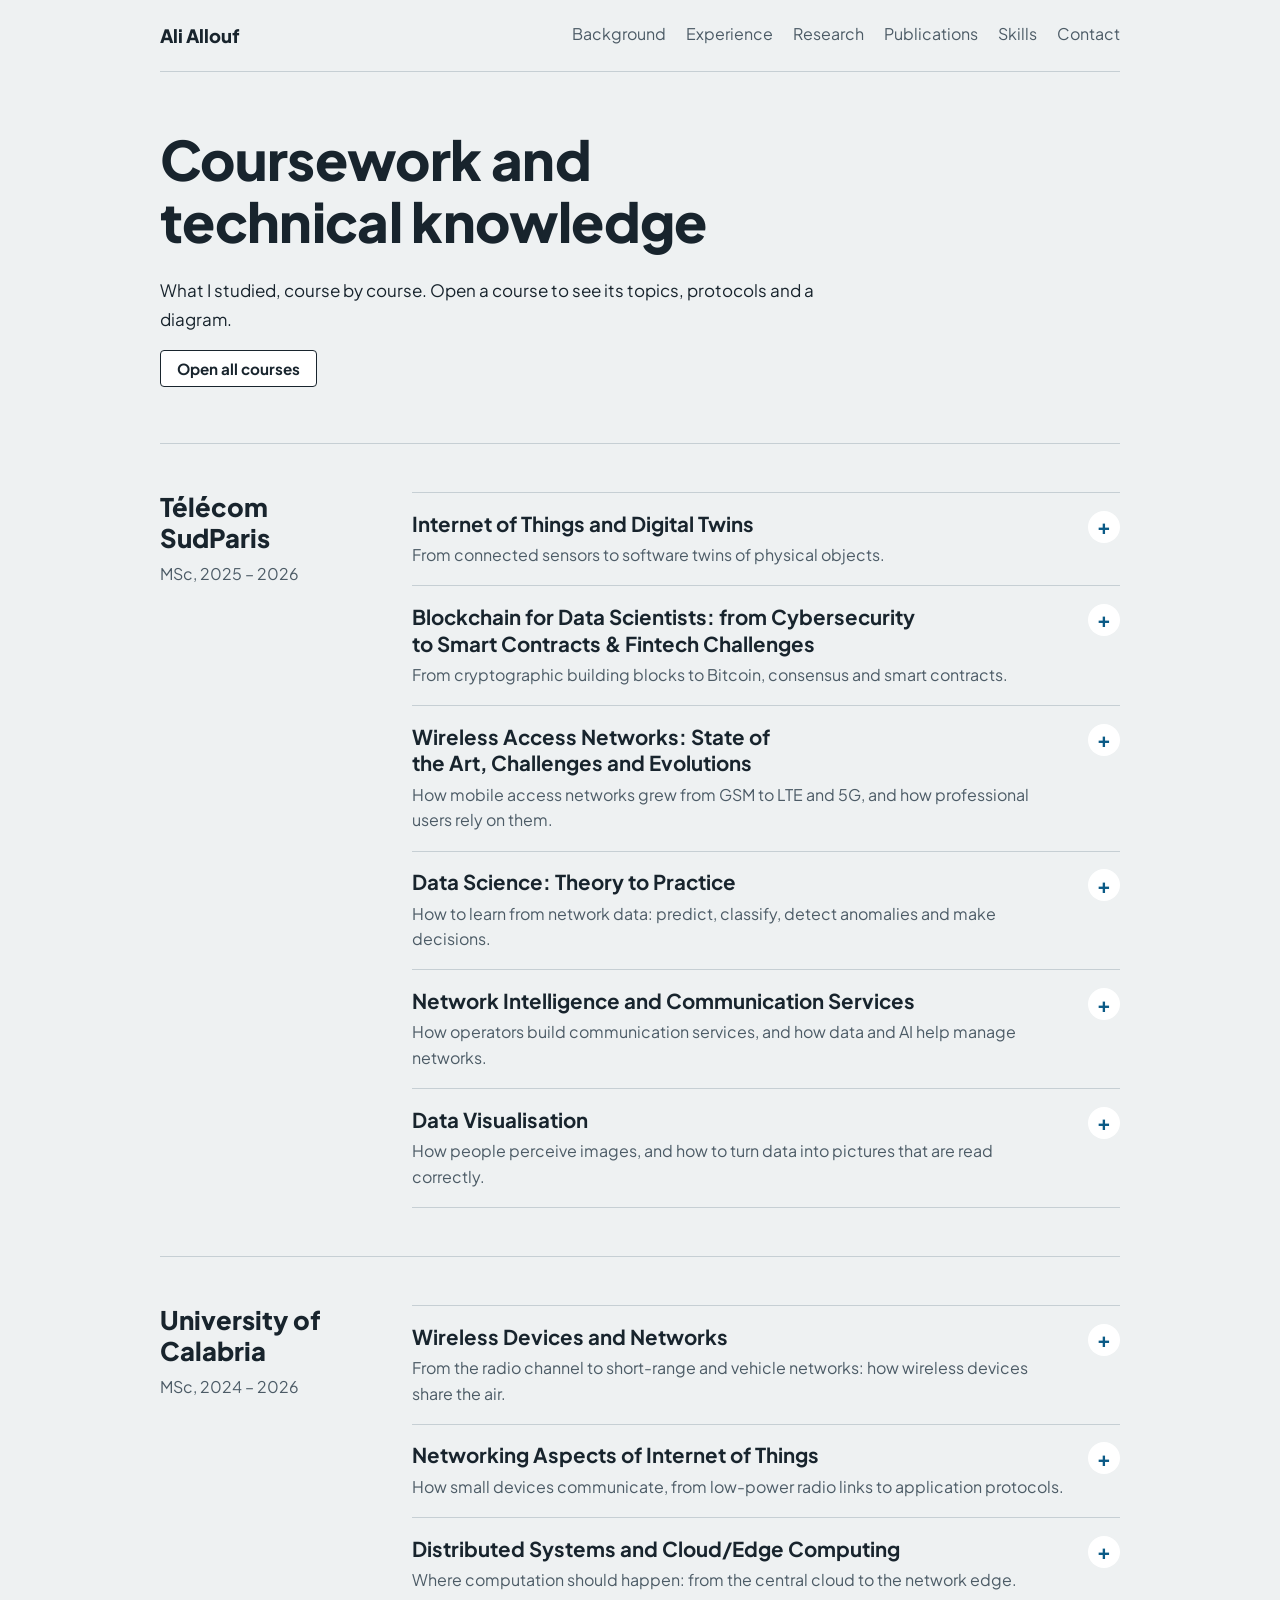
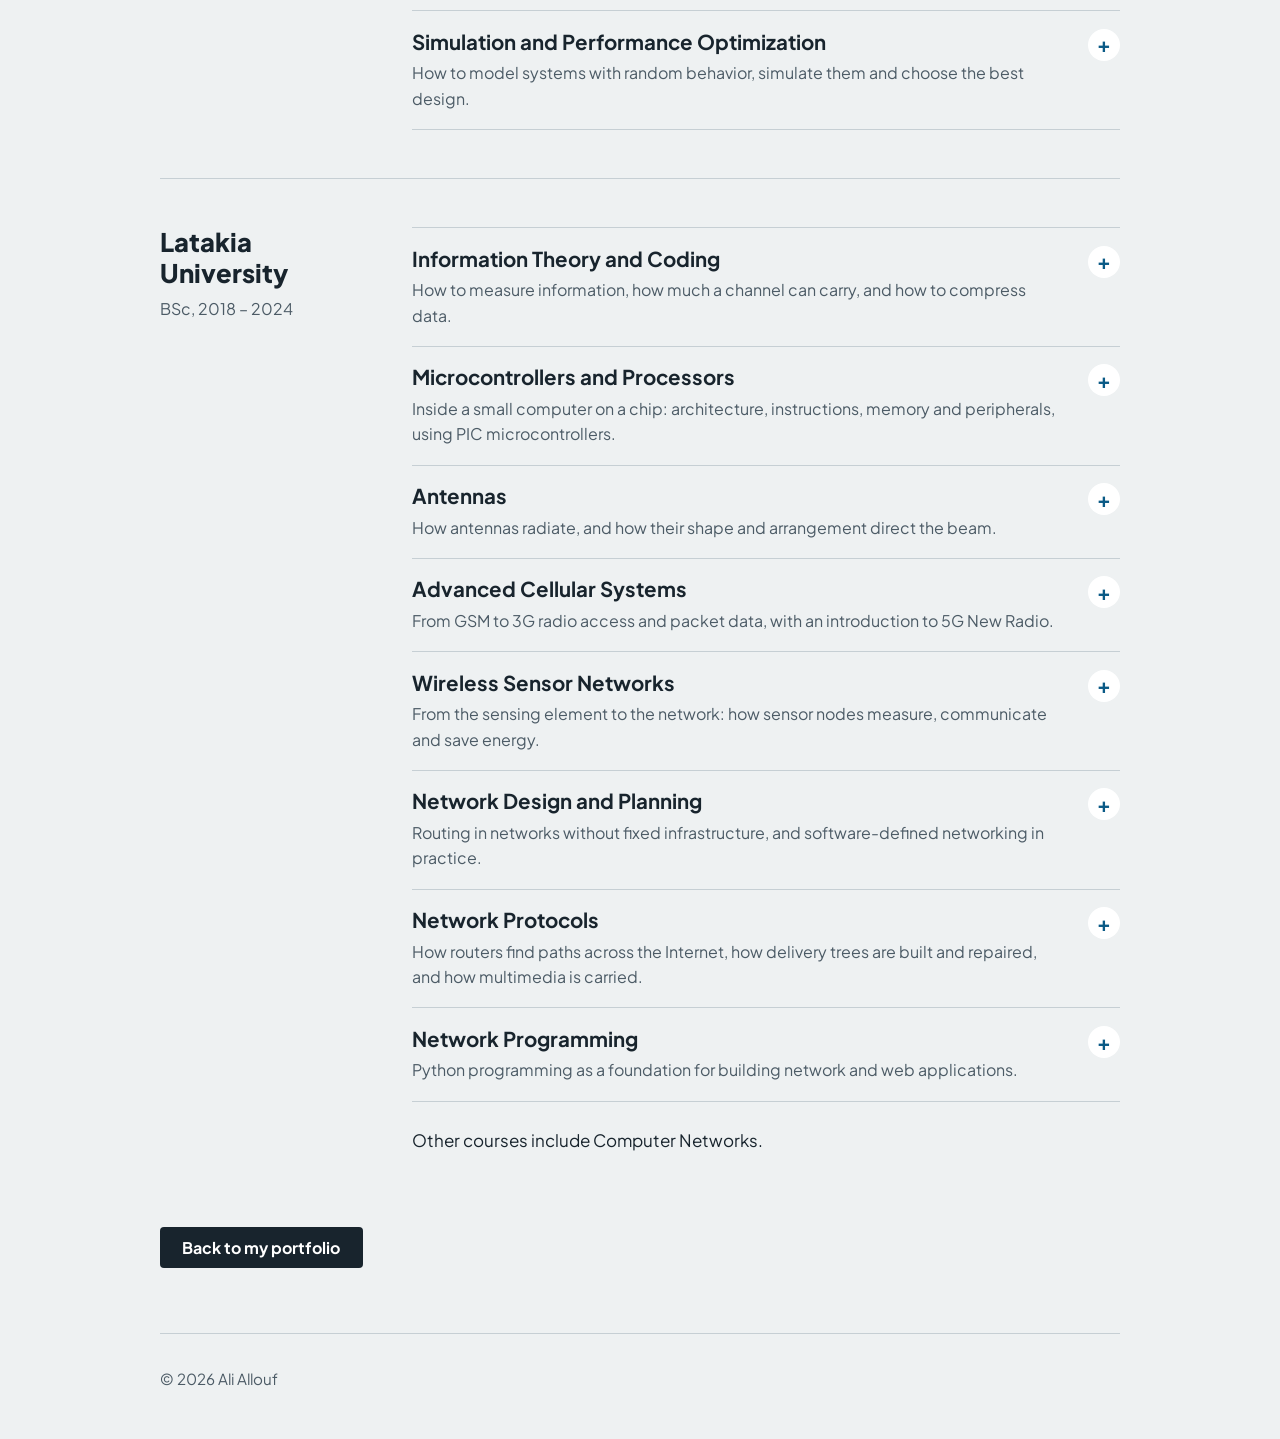
==== commit aa471491: "Enhance coursework with Network Protocols and Programming Added new sections on Network Protocols an" ====
--- a/coursework.html
+++ b/coursework.html
@@ -259,7 +259,8 @@
             <div><dt>Method</dt><dd>Data exploration and preparation, training and test sets, cross-validation and avoiding data leakage.</dd></div>
             <div><dt>Regression</dt><dd>Linear and polynomial models, the bias–variance trade-off, regularization, feature scaling and selection.</dd></div>
             <div><dt>Classification</dt><dd>Logistic and softmax regression, decision trees, class imbalance, precision, recall and F1 score.</dd></div>
-            <div><dt>Neural networks</dt><dd>Multilayer perceptrons, backpropagation, the Adam optimizer and control of overfitting.</dd></div>
+            <div><dt>Neural networks</dt><dd>Multilayer perceptrons, backpropagation and the chain rule, vanishing gradients, cross-entropy loss, Xavier and He weight initialization, and the Adam optimizer.</dd></div>
+            <div><dt>Training and monitoring</dt><dd>Learning curves, overfitting and underfitting, data augmentation, L1 and L2 regularization, dropout and early stopping; evaluation metrics, model drift and data drift.</dd></div>
             <div><dt>Clustering and anomaly detection</dt><dd>K-means, silhouette score, isolation forests, autoencoders and ROC curves.</dd></div>
             <div><dt>Reinforcement learning</dt><dd>Markov decision processes, Q-learning, exploration and function approximation.</dd></div>
             <div><dt>Black-box optimization</dt><dd>Surrogate models, Latin hypercube sampling, kriging and expected improvement.</dd></div>
@@ -797,7 +798,90 @@
           </figure>
         </details>
         <!-- ===== COURSE END: NETWORK DESIGN AND PLANNING ===== -->
-        <p class="also">Other courses include Computer Networks and Network Protocols.</p>
+
+        <!-- ===== COURSE START: NETWORK PROTOCOLS ===== -->
+        <details class="course" id="network-protocols">
+          <summary><h3>Network Protocols</h3><span class="what">How routers find paths across the Internet, how delivery trees are built and repaired, and how multimedia is carried.</span></summary>
+          <dl class="topics">
+            <div><dt>Graph theory</dt><dd>Edge lists, adjacency and incidence matrices, adjacency lists, breadth-first and depth-first search.</dd></div>
+            <div><dt>Routing principles</dt><dd>Forwarding and routing, metrics, static and dynamic routes, and flooding.</dd></div>
+            <div><dt>Routing algorithms</dt><dd>Distance vector routing with Bellman–Ford and link state routing with Dijkstra.</dd></div>
+            <div><dt>Tree construction</dt><dd>Interconnection topologies, spanning trees, the Kruskal and Prim algorithms and clustering.</dd></div>
+            <div><dt>Fault tolerance</dt><dd>Rebuilding a delivery tree after a node leaves or fails, using backup parents or reserved capacity.</dd></div>
+            <div><dt>Routing protocols</dt><dd><ul class="tags"><li>RIPv1</li><li>RIPv2</li><li>IGRP</li><li>EIGRP</li><li>OSPF</li><li>BGP</li></ul></dd></div>
+            <div><dt>Protocol mechanisms</dt><dd>Autonomous systems, administrative distance, count-to-infinity and split horizon, OSPF areas and designated routers, BGP messages and path attributes.</dd></div>
+            <div><dt>Multimedia protocols</dt><dd><ul class="tags"><li>H.323</li><li>H.225</li><li>Q.931</li><li>H.245</li><li>RTP</li><li>RTCP</li></ul><p>Streaming and interactive applications, delay and jitter, and videoconferencing.</p></dd></div>
+            <div><dt>Connections</dt><dd>Routing without fixed infrastructure continues in <a href="#network-design">network design and planning</a>. RTP returns in <a href="#network-intelligence">IMS services</a>.</dd></div>
+          </dl>
+          <figure>
+            <svg class="d" viewBox="0 0 360 366" role="img" aria-label="The same weighted network of five nodes drawn twice. The minimum spanning tree uses links A-B, B-C, B-D and D-E, with total cost 14. The shortest path tree from A uses links A-B, A-C, B-D and C-E, with total cost 20.">
+              <defs><marker id="a-tree" viewBox="0 0 10 10" refX="9" refY="5" markerUnits="userSpaceOnUse" markerWidth="11" markerHeight="11" orient="auto-start-reverse"><path class="head" d="M0 0L10 5L0 10z"/></marker></defs>
+              <text class="strong" x="180" y="16">Minimum spanning tree: total cost 14</text>
+              <path class="ln thick" d="M34 92L130 40"/>
+              <text class="sub halo" x="74" y="58">4</text>
+              <path class="ln dash" d="M34 92L130 144"/>
+              <text class="sub halo" x="74" y="134">5</text>
+              <path class="ln thick" d="M130 40L130 144"/>
+              <text class="sub halo" x="142" y="96">2</text>
+              <path class="ln thick" d="M130 40L270 40"/>
+              <text class="sub halo" x="200" y="32">5</text>
+              <path class="ln dash" d="M130 144L270 144"/>
+              <text class="sub halo" x="200" y="162">6</text>
+              <path class="ln thick" d="M270 40L270 144"/>
+              <text class="sub halo" x="283" y="96">3</text>
+              <circle class="box hl" cx="34" cy="92" r="15"/><text x="34" y="96.5">A</text>
+              <circle class="box" cx="130" cy="40" r="15"/><text x="130" y="44.5">B</text>
+              <circle class="box" cx="130" cy="144" r="15"/><text x="130" y="148.5">C</text>
+              <circle class="box" cx="270" cy="40" r="15"/><text x="270" y="44.5">D</text>
+              <circle class="box" cx="270" cy="144" r="15"/><text x="270" y="148.5">E</text>
+              <text class="strong" x="180" y="216">Shortest path tree from A: total cost 20</text>
+              <path class="ln thick" d="M34 292L130 240"/>
+              <text class="sub halo" x="74" y="258">4</text>
+              <path class="ln thick" d="M34 292L130 344"/>
+              <text class="sub halo" x="74" y="334">5</text>
+              <path class="ln dash" d="M130 240L130 344"/>
+              <text class="sub halo" x="142" y="296">2</text>
+              <path class="ln thick" d="M130 240L270 240"/>
+              <text class="sub halo" x="200" y="232">5</text>
+              <path class="ln thick" d="M130 344L270 344"/>
+              <text class="sub halo" x="200" y="362">6</text>
+              <path class="ln dash" d="M270 240L270 344"/>
+              <text class="sub halo" x="283" y="296">3</text>
+              <circle class="box hl" cx="34" cy="292" r="15"/><text x="34" y="296.5">A</text>
+              <circle class="box" cx="130" cy="240" r="15"/><text x="130" y="244.5">B</text>
+              <circle class="box" cx="130" cy="344" r="15"/><text x="130" y="348.5">C</text>
+              <circle class="box" cx="270" cy="240" r="15"/><text x="270" y="244.5">D</text>
+              <circle class="box" cx="270" cy="344" r="15"/><text x="270" y="348.5">E</text>
+            </svg>
+            <figcaption>An invented network: the cheapest tree overall is not the one that gives the shortest routes from A. In the first tree, the route to E costs 12 instead of 11.</figcaption>
+          </figure>
+        </details>
+        <!-- ===== COURSE END: NETWORK PROTOCOLS ===== -->
+
+        <!-- ===== COURSE START: NETWORK PROGRAMMING ===== -->
+        <details class="course" id="network-programming">
+          <summary><h3>Network Programming</h3><span class="what">Python programming as a foundation for building network and web applications.</span></summary>
+          <dl class="topics">
+            <div><dt>Python basics</dt><dd>Development environments, data types, strings, lists, tuples, conditions and loops.</dd></div>
+            <div><dt>Functions</dt><dd>Positional, keyword and variable-length arguments, lambda functions, comprehensions, sorting, zip and map, and splitting code into modules.</dd></div>
+            <div><dt>Files</dt><dd>Reading and writing text and CSV files, and saving objects with pickle.</dd></div>
+            <div><dt>Object-oriented programming</dt><dd>Classes and objects, encapsulation, inheritance, polymorphism, method overriding and operator overloading.</dd></div>
+          </dl>
+          <figure>
+            <svg class="d" viewBox="0 0 360 206" role="img" aria-label="Class inheritance: the Router and Sensor classes both inherit from the Device class and each defines its own version of the send method.">
+              <defs><marker id="a-oop" viewBox="0 0 10 10" refX="9" refY="5" markerUnits="userSpaceOnUse" markerWidth="11" markerHeight="11" orient="auto-start-reverse"><path class="head" d="M0 0L10 5L0 10z"/></marker></defs>
+              <rect class="box" x="110" y="8" width="140" height="52" rx="5"/><text x="180" y="30">Device</text><text class="sub" x="180" y="47">name, send()</text>
+              <path class="ln" d="M70 130L150 60" marker-end="url(#a-oop)"/>
+              <path class="ln" d="M290 130L210 60" marker-end="url(#a-oop)"/>
+              <text class="sub" x="180" y="104">inherits from</text>
+              <rect class="box hl" x="10" y="130" width="150" height="52" rx="5"/><text x="85" y="152">Router</text><text class="sub" x="85" y="169">its own send()</text>
+              <rect class="box hl" x="200" y="130" width="150" height="52" rx="5"/><text x="275" y="152">Sensor</text><text class="sub" x="275" y="169">its own send()</text>
+            </svg>
+            <figcaption>An invented example of inheritance: two kinds of device share one interface and behave differently.</figcaption>
+          </figure>
+        </details>
+        <!-- ===== COURSE END: NETWORK PROGRAMMING ===== -->
+        <p class="also">Other courses include Computer Networks.</p>
       </div>
     </section>
 
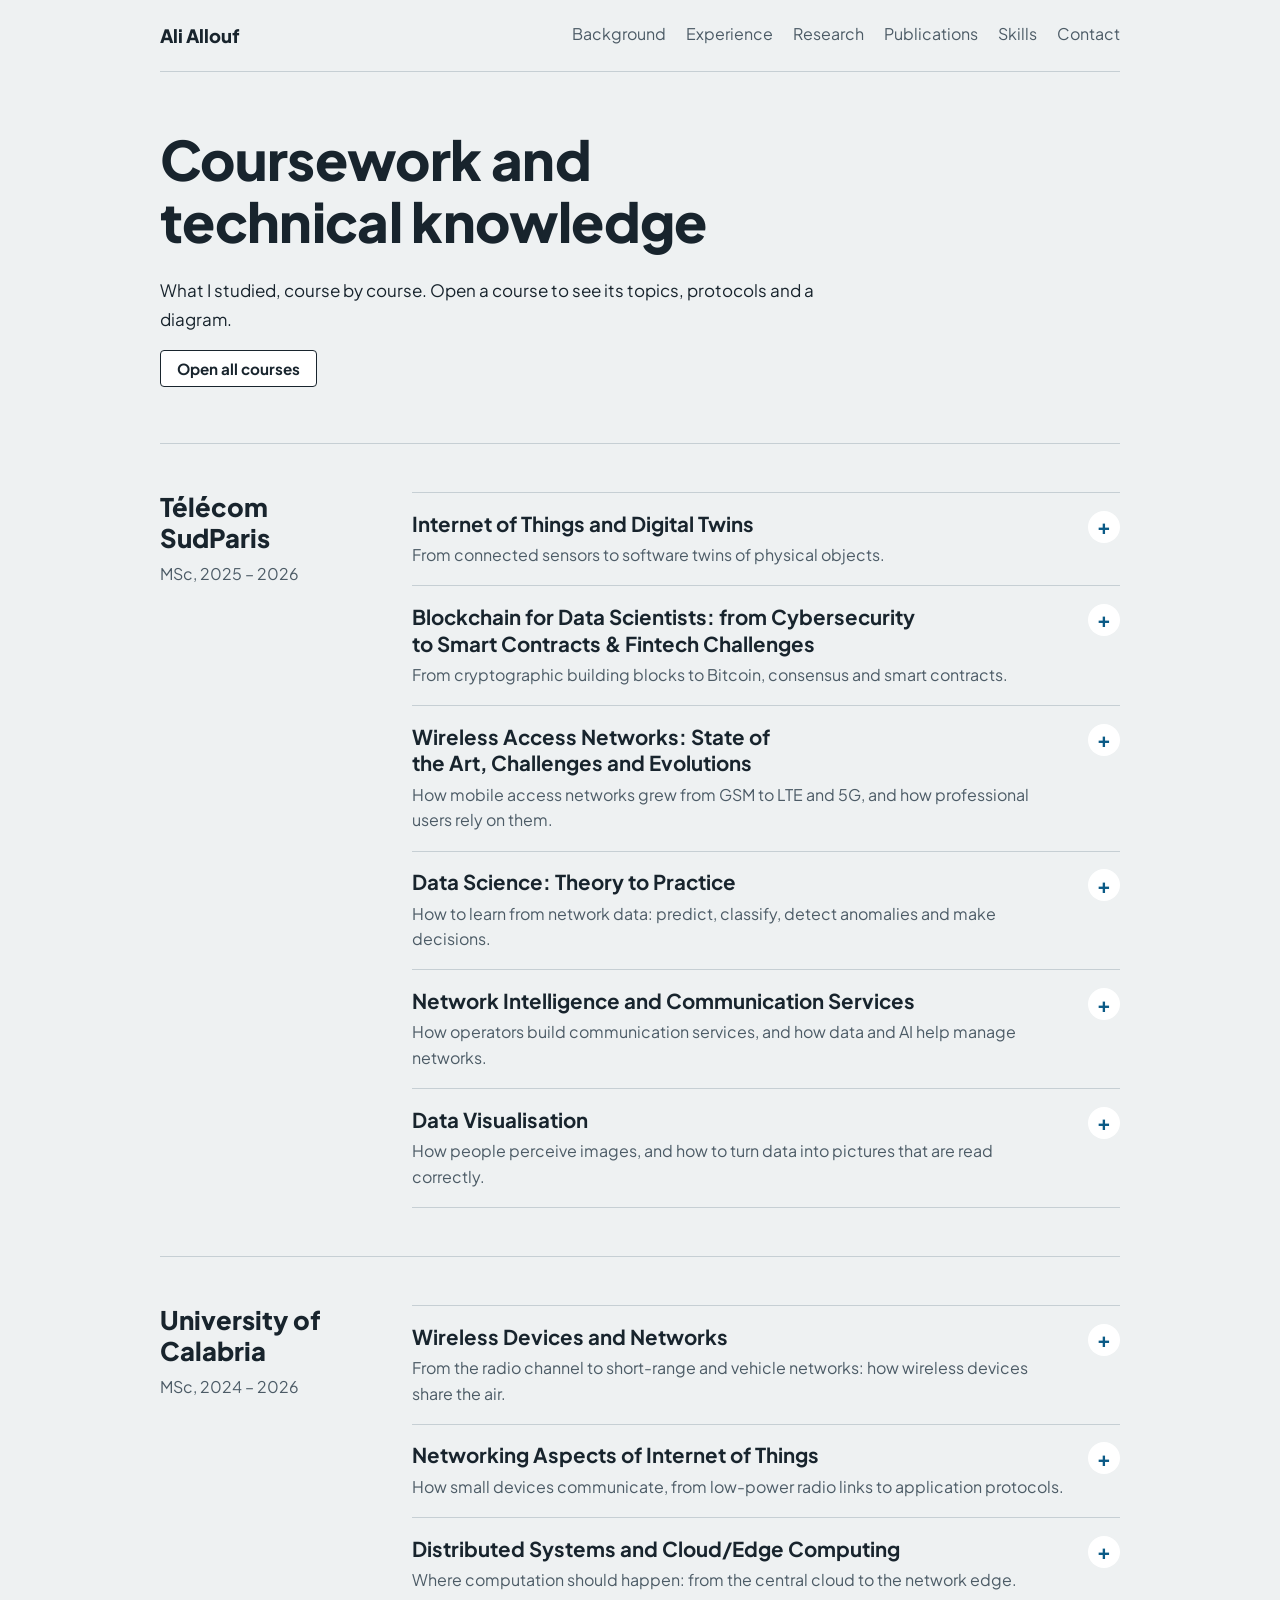
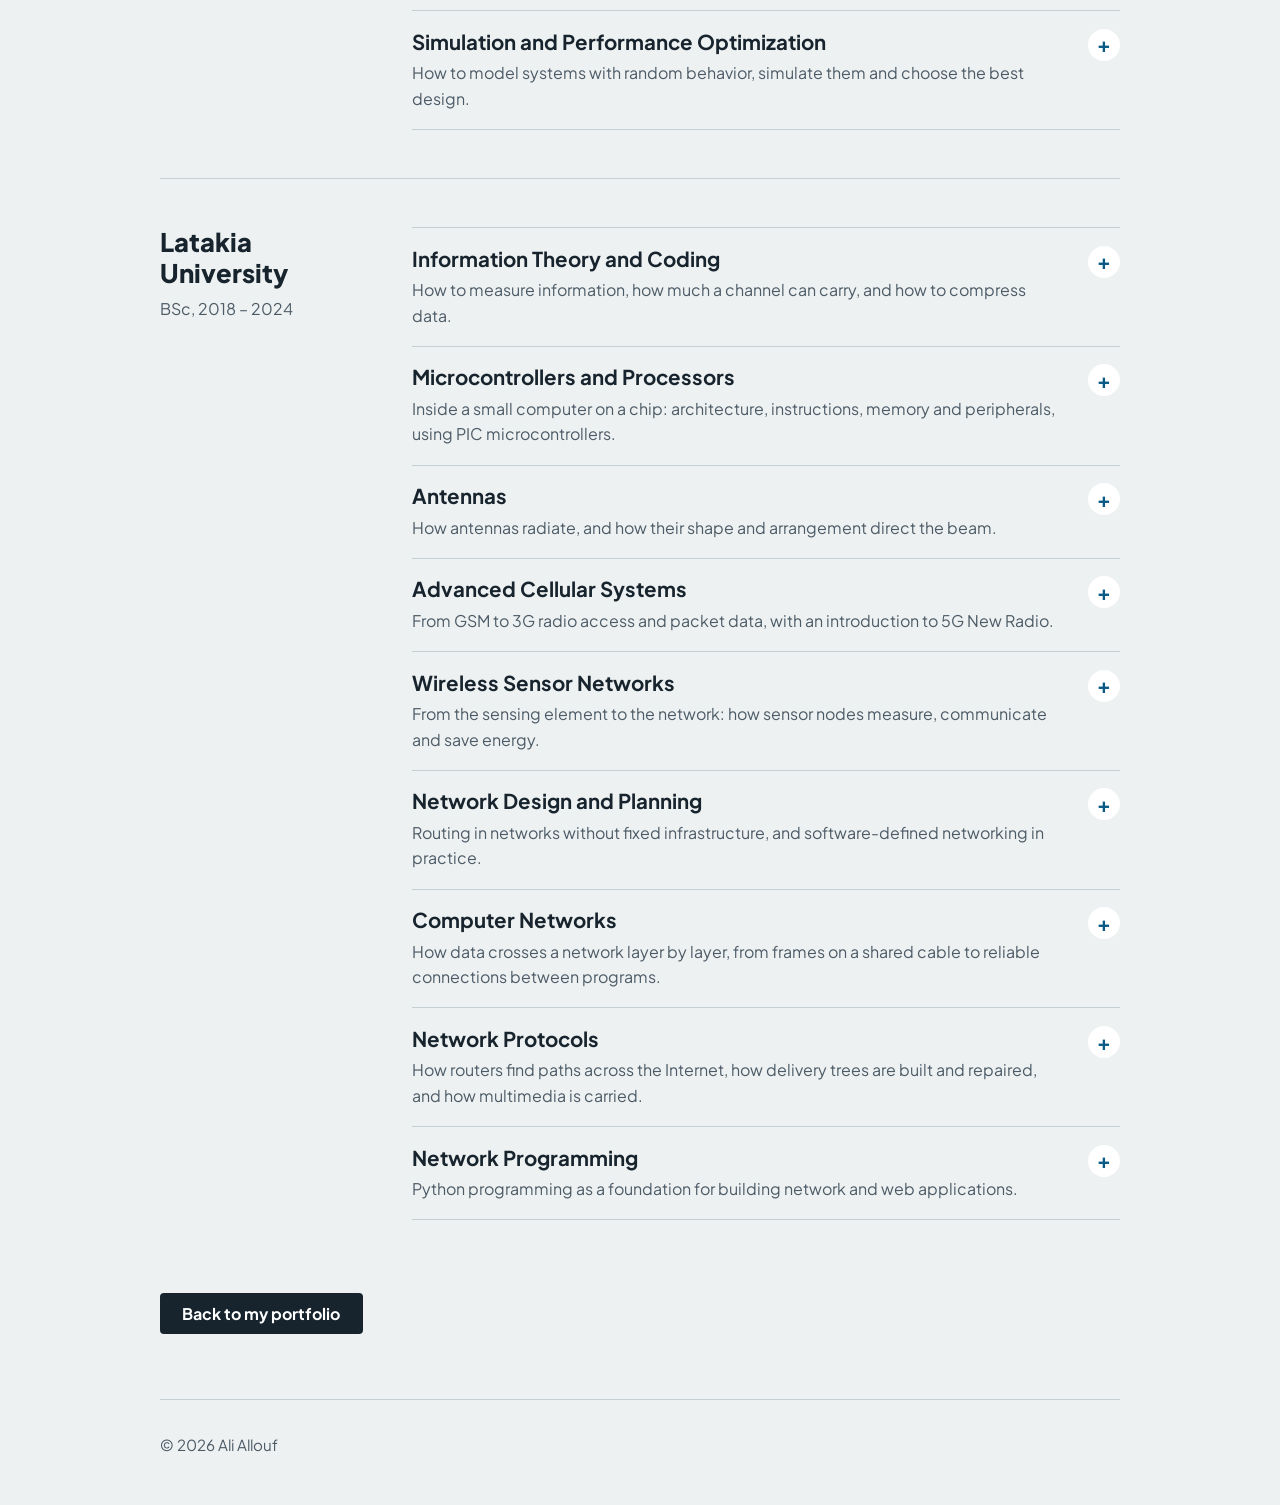
==== commit fba86a7b: "Add Computer Networks section to coursework.html" ====
--- a/coursework.html
+++ b/coursework.html
@@ -715,6 +715,9 @@
             <div><dt>Routing protocols</dt><dd><ul class="tags"><li>SPIN</li><li>Directed diffusion</li><li>LEACH</li><li>PEGASIS</li><li>TEEN</li><li>GAF</li><li>GEAR</li></ul><p>Also multipath, query-based and quality-of-service routing.</p></dd></div>
             <div><dt>Energy-saving protocols</dt><dd><ul class="tags"><li>S-MAC</li><li>T-MAC</li><li>DMAC</li><li>PAMAS</li><li>STEM</li></ul><p>With duty cycling, data reduction and mobile sinks.</p></dd></div>
             <div><dt>Data aggregation</dt><dd>Tree-based, cluster-based and secure aggregation.</dd></div>
+            <div><dt>Simulation lab</dt><dd>Discrete-event, packet-level simulation in NS2 with Tcl and OTcl: nodes and links, TCP and UDP agents, FTP and CBR traffic, and animation in NAM.</dd></div>
+            <div><dt>Wireless scenarios</dt><dd>IEEE 802.11 and sensor networks built with NSG2: node placement and movement, a sink node, <a href="#network-design">AODV routing</a> and the NS2 energy model.</dd></div>
+            <div><dt>Trace analysis</dt><dd>Reading wired and wireless trace files, and measuring packet delivery ratio, end-to-end delay and throughput with AWK scripts.</dd></div>
           </dl>
           <figure>
             <svg class="d" viewBox="0 0 360 306" role="img" aria-label="LEACH clustering: sensor nodes send data to their cluster head, and each cluster head sends it on to the base station.">
@@ -798,6 +801,49 @@
           </figure>
         </details>
         <!-- ===== COURSE END: NETWORK DESIGN AND PLANNING ===== -->
+
+        <!-- ===== COURSE START: COMPUTER NETWORKS ===== -->
+        <details class="course" id="computer-networks">
+          <summary><h3>Computer Networks</h3><span class="what">How data crosses a network layer by layer, from frames on a shared cable to reliable connections between programs.</span></summary>
+          <dl class="topics">
+            <div><dt>Layered models</dt><dd>Standards, encapsulation, the OSI and TCP/IP models, and the IEEE 802 family.</dd></div>
+            <div><dt>Data link layer</dt><dd>Framing and bit stuffing, flow and error control, and point-to-point links with HDLC and PPP.</dd></div>
+            <div><dt>Medium access</dt><dd>ALOHA and slotted ALOHA, CSMA, CSMA/CD and CSMA/CA, reservation, polling and token passing, and the hidden and exposed station problems.</dd></div>
+            <div><dt>Connecting devices</dt><dd>Network interface cards, repeaters, hubs, bridges, switches, routers and gateways, the spanning tree protocol, and VLANs with 802.1Q trunking.</dd></div>
+            <div><dt>IP addressing</dt><dd>Classful and classless addresses, subnet masks, fixed and variable length subnetting, address allocation, NAT, automatic configuration and IPv6 addresses.</dd></div>
+            <div><dt>Network layer</dt><dd>IPv4 and IPv6 datagrams, fragmentation, ICMP and ARP, and the move to IPv6 through dual stack, tunneling and header translation.</dd></div>
+            <div><dt>Transport layer</dt><dd>Ports and sockets, multiplexing, UDP, TCP segments, and opening and closing connections.</dd></div>
+            <div><dt>Reliable delivery</dt><dd>Stop-and-wait, go-back-N and selective repeat, the bandwidth-delay product, piggybacking and TCP flow control.</dd></div>
+            <div><dt>Exercises</dt><dd>Assigning addresses to small networks, finding configuration errors, and routing a Packet Tracer topology with RIP.</dd></div>
+            <div><dt>Connections</dt><dd>Routing continues in <a href="#network-protocols">network protocols</a>. Medium access returns in <a href="#sensor-networks">wireless sensor networks</a> and <a href="#iot-networking">IoT networking</a>.</dd></div>
+          </dl>
+          <figure>
+            <svg class="d" viewBox="0 0 360 296" role="img" aria-label="The 256 addresses of 10.20.30.0/24 divided by variable length subnetting: a /25 from .0 to .127, a /26 from .128 to .191, a /27 from .192 to .223, a /30 from .224 to .227, and 28 free addresses from .228 to .255.">
+              <defs><marker id="a-vlsm" viewBox="0 0 10 10" refX="9" refY="5" markerUnits="userSpaceOnUse" markerWidth="11" markerHeight="11" orient="auto-start-reverse"><path class="head" d="M0 0L10 5L0 10z"/></marker></defs>
+              <text class="strong" x="180" y="14">Splitting 10.20.30.0/24 by size</text>
+              <text class="start" x="10" y="40">100 hosts: .0/25, 126 usable</text>
+              <rect class="grid" x="10" y="48" width="340" height="18"/>
+              <rect class="box hl" x="10" y="48" width="170" height="18"/>
+              <text class="start" x="10" y="90">50 hosts: .128/26, 62 usable</text>
+              <rect class="grid" x="10" y="98" width="340" height="18"/>
+              <rect class="box hl" x="180" y="98" width="85" height="18"/>
+              <text class="start" x="10" y="140">25 hosts: .192/27, 30 usable</text>
+              <rect class="grid" x="10" y="148" width="340" height="18"/>
+              <rect class="box hl" x="265" y="148" width="42.5" height="18"/>
+              <text class="start" x="10" y="190">One link: .224/30, 2 usable</text>
+              <rect class="grid" x="10" y="198" width="340" height="18"/>
+              <rect class="box hl" x="307.5" y="198" width="5.3125" height="18"/>
+              <text class="start" x="10" y="240">Free: .228 to .255, 28 addresses</text>
+              <rect class="grid" x="10" y="248" width="340" height="18"/>
+              <rect class="box soft dash" x="312.812" y="248" width="37.1875" height="18"/>
+              <text class="sub start" x="10" y="288">.0</text>
+              <text class="sub" x="180" y="288">.128</text>
+              <text class="sub end" x="350" y="288">.255</text>
+            </svg>
+            <figcaption>An invented example of variable length subnetting: the largest group is placed first, and each gets the smallest block that fits its hosts plus the network and broadcast addresses.</figcaption>
+          </figure>
+        </details>
+        <!-- ===== COURSE END: COMPUTER NETWORKS ===== -->
 
         <!-- ===== COURSE START: NETWORK PROTOCOLS ===== -->
         <details class="course" id="network-protocols">
@@ -881,7 +927,6 @@
           </figure>
         </details>
         <!-- ===== COURSE END: NETWORK PROGRAMMING ===== -->
-        <p class="also">Other courses include Computer Networks.</p>
       </div>
     </section>
 
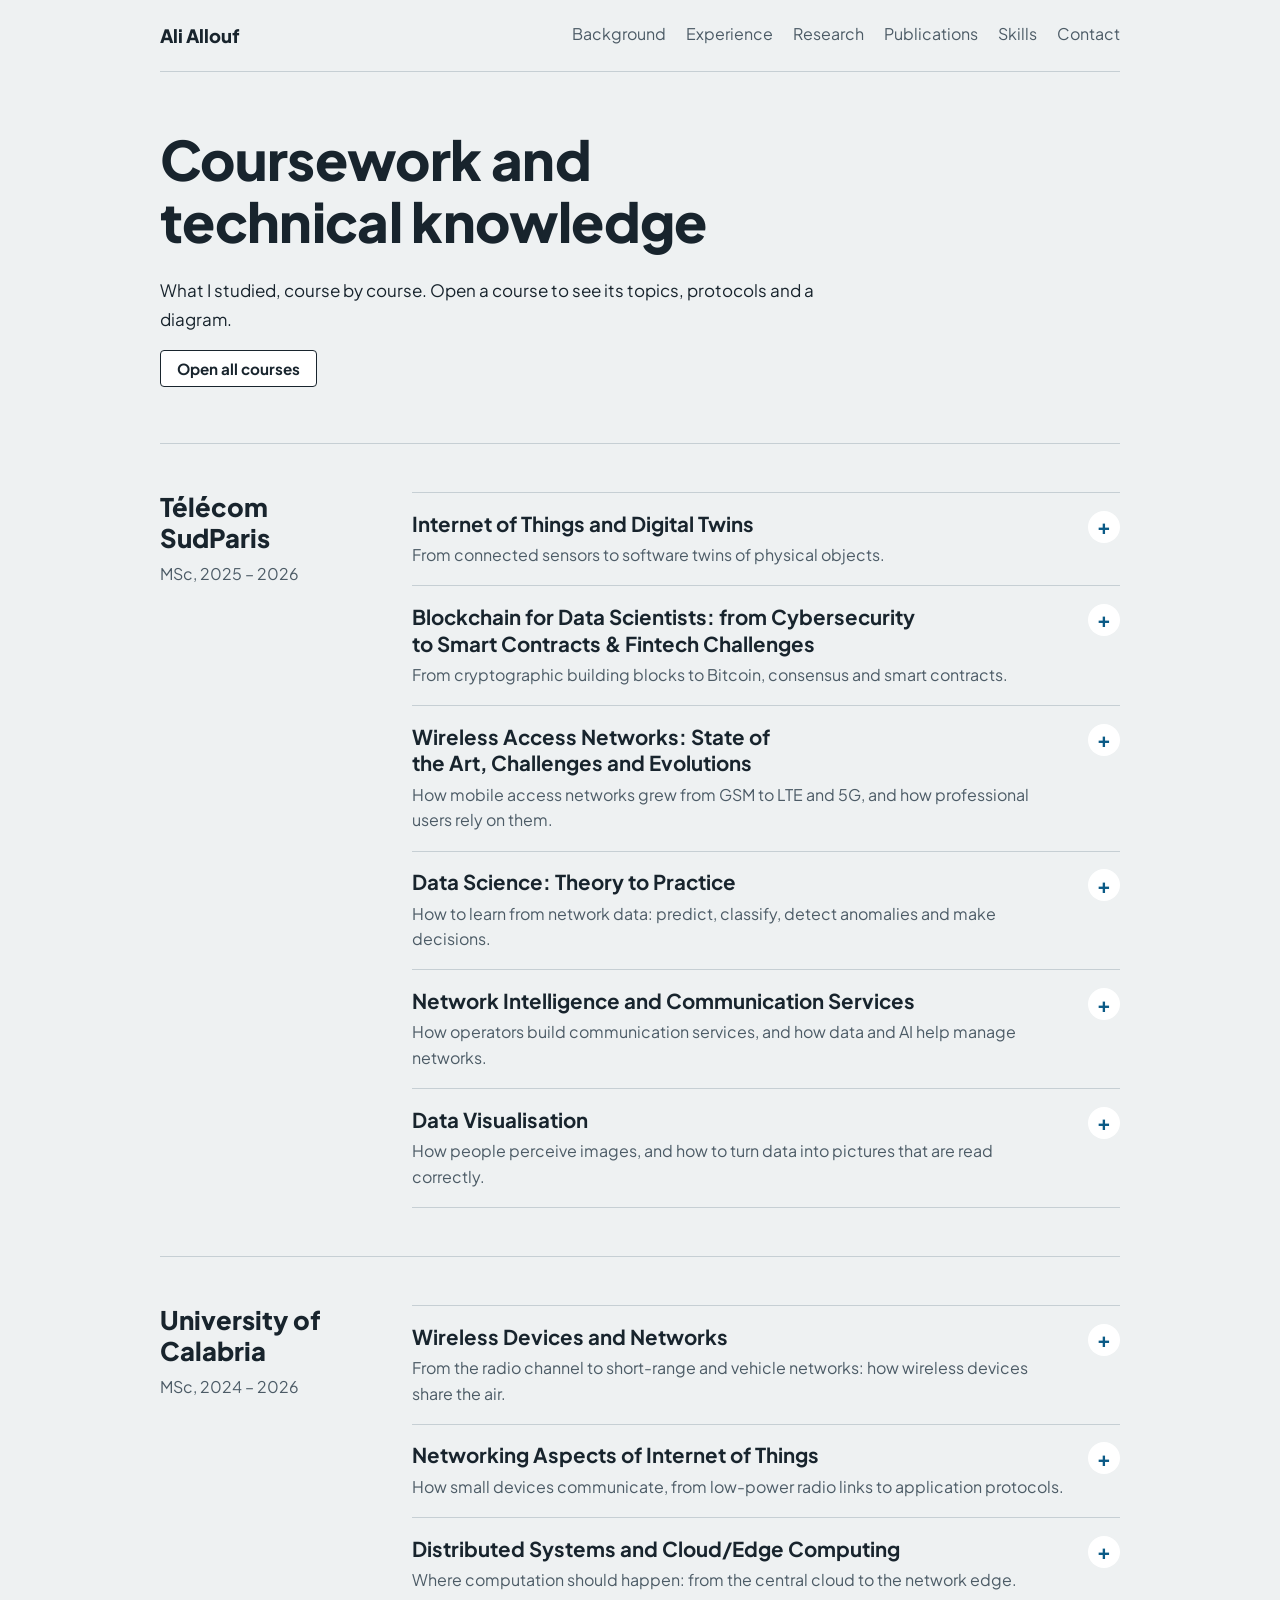
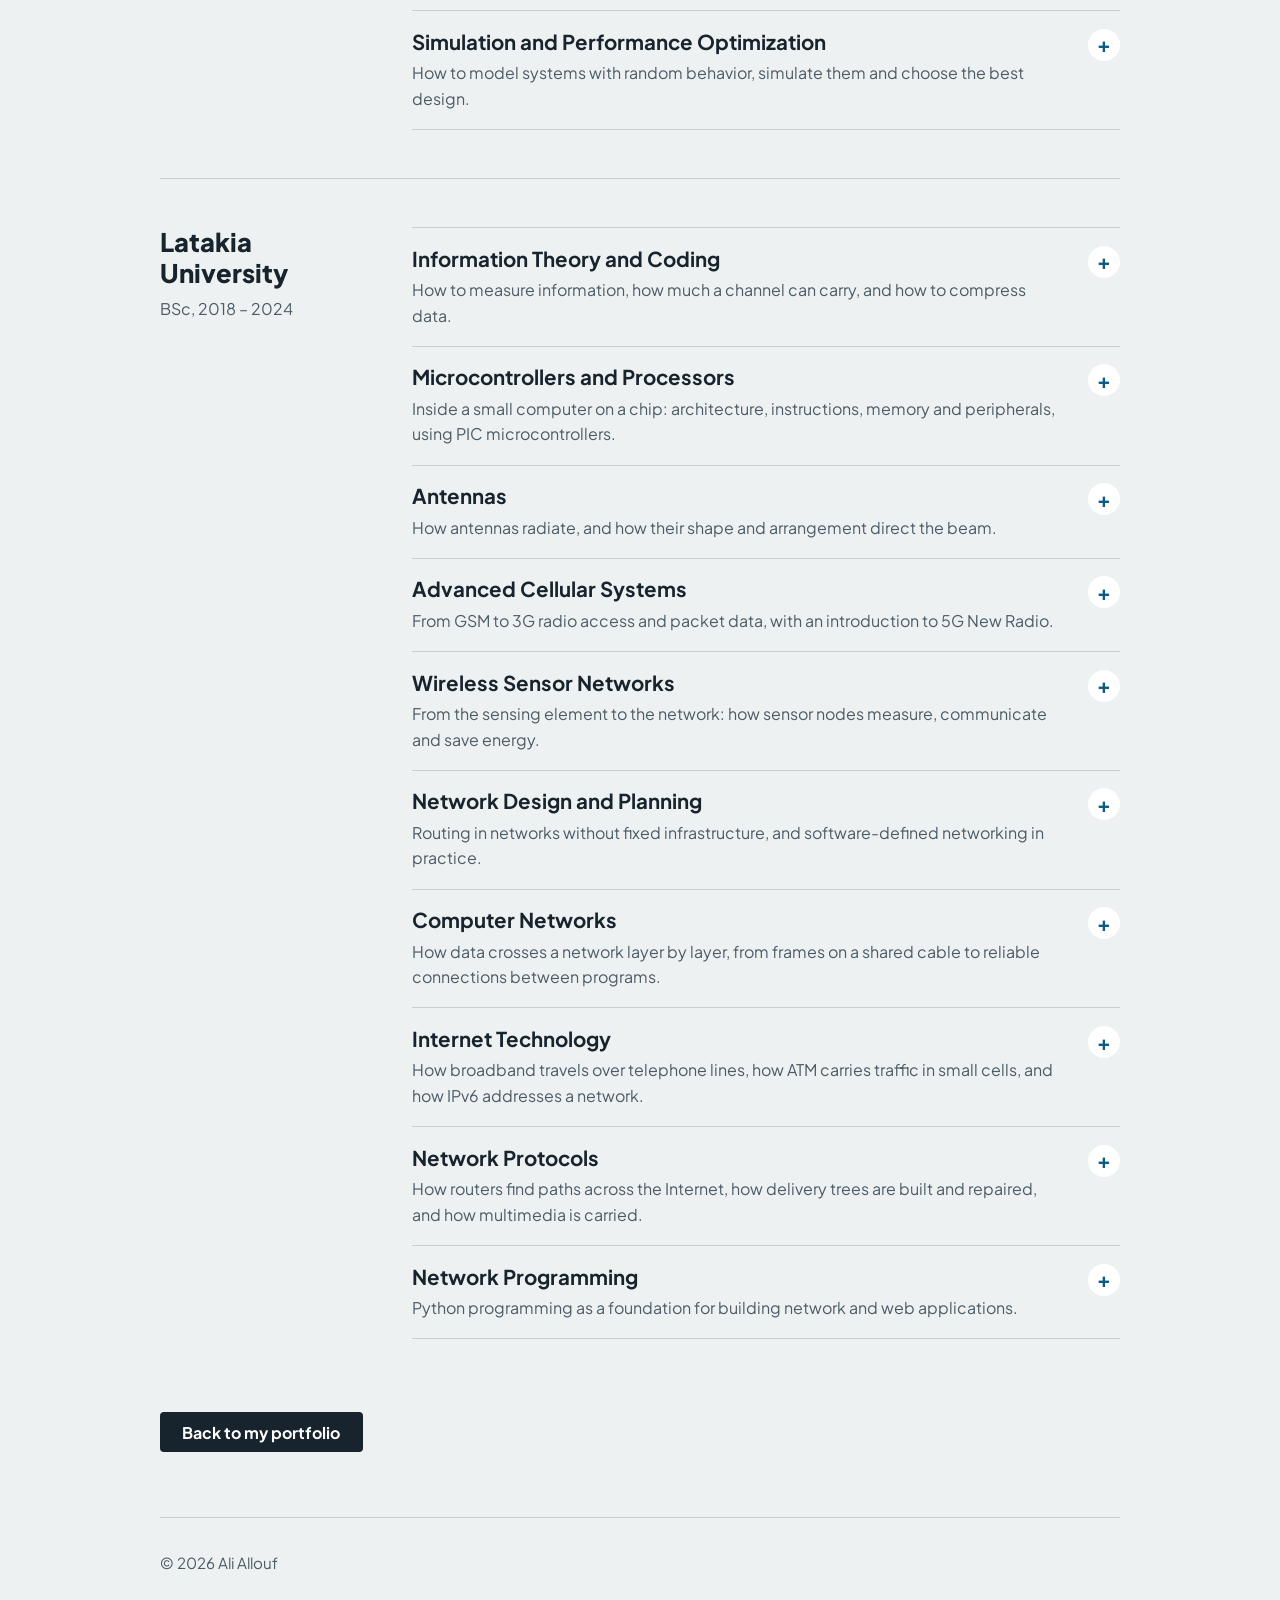
==== commit cd6c7c5d: "Update coursework.html" ====
--- a/coursework.html
+++ b/coursework.html
@@ -772,6 +772,9 @@
             <div><dt>Reactive routing</dt><dd><ul class="tags"><li>AODV</li><li>DSR</li><li>TORA</li></ul></dd></div>
             <div><dt>Hybrid routing</dt><dd><ul class="tags"><li>ZRP</li><li>ZHLS</li></ul></dd></div>
             <div><dt>Software-defined networking</dt><dd>Separate control and data planes, with northbound and southbound interfaces.</dd></div>
+            <div><dt>SDN architecture</dt><dd>Infrastructure, control and application layers; controllers such as NOX/POX, Floodlight, Ryu, OpenDaylight and ONOS; common topologies; and how OpenFlow sets up a flow.</dd></div>
+            <div><dt>SDN security</dt><dd>Threats to switches, controllers, applications and the links between them.</dd></div>
+            <div><dt>Cloud and virtualization</dt><dd>Server virtualization and hypervisors, cloud service and deployment models, and virtual network functions. Related: <a href="#cloud-edge">cloud and edge computing</a>.</dd></div>
             <div><dt>Course labs</dt><dd>Topologies in Mininet and MiniEdit with Python; OpenFlow messages in Wireshark; flow tables with ovs-ofctl; the Floodlight REST API, firewall and access control lists.</dd></div>
             <div><dt>Performance measurement</dt><dd>Delay and throughput with ping and iperf, controller tests with cbench, plots in gnuplot.</dd></div>
           </dl>
@@ -814,7 +817,10 @@
             <div><dt>Network layer</dt><dd>IPv4 and IPv6 datagrams, fragmentation, ICMP and ARP, and the move to IPv6 through dual stack, tunneling and header translation.</dd></div>
             <div><dt>Transport layer</dt><dd>Ports and sockets, multiplexing, UDP, TCP segments, and opening and closing connections.</dd></div>
             <div><dt>Reliable delivery</dt><dd>Stop-and-wait, go-back-N and selective repeat, the bandwidth-delay product, piggybacking and TCP flow control.</dd></div>
-            <div><dt>Exercises</dt><dd>Assigning addresses to small networks, finding configuration errors, and routing a Packet Tracer topology with RIP.</dd></div>
+            <div><dt>Exercises</dt><dd>Assigning addresses to small networks and finding configuration errors.</dd></div>
+            <div><dt>Routing labs</dt><dd>In Cisco Packet Tracer: static routes, RIPv2, EIGRP and OSPF, including OSPF with VLANs.</dd></div>
+            <div><dt>VLAN and server labs</dt><dd>Configuring VLANs, and DHCP, DNS, web and email servers, with DHCP relay and a router acting as the DHCP server.</dd></div>
+            <div><dt>Wireless LAN lab</dt><dd>Setting up a wireless router with a network name, DHCP, a new administrator password and wireless security.</dd></div>
             <div><dt>Connections</dt><dd>Routing continues in <a href="#network-protocols">network protocols</a>. Medium access returns in <a href="#sensor-networks">wireless sensor networks</a> and <a href="#iot-networking">IoT networking</a>.</dd></div>
           </dl>
           <figure>
@@ -844,6 +850,47 @@
           </figure>
         </details>
         <!-- ===== COURSE END: COMPUTER NETWORKS ===== -->
+
+        <!-- ===== COURSE START: INTERNET TECHNOLOGY ===== -->
+        <details class="course" id="internet-technology">
+          <summary><h3>Internet Technology</h3><span class="what">How broadband travels over telephone lines, how ATM carries traffic in small cells, and how IPv6 addresses a network.</span></summary>
+          <dl class="topics">
+            <div><dt>DSL family</dt><dd><ul class="tags"><li>HDSL</li><li>SDSL</li><li>G.SHDSL</li><li>ADSL</li><li>RADSL</li><li>VDSL</li></ul><p>Applications, speed and reach, and sharing a copper pair with the telephone service.</p></dd></div>
+            <div><dt>ADSL and VDSL</dt><dd>Frequency division and echo cancellation, the reference model, ADSL framing, and VDSL access networks fed by optical fiber.</dd></div>
+            <div><dt>Line coding</dt><dd>QAM, carrierless amplitude and phase modulation, and discrete multitone.</dd></div>
+            <div><dt>ATM cells</dt><dd>Why cells are small and of fixed size, the header fields, virtual paths and channels, and cell switching.</dd></div>
+            <div><dt>ATM architecture</dt><dd>The protocol reference model, the adaptation layers from AAL1 to AAL5, signaling at user and network interfaces, and IP over ATM.</dd></div>
+            <div><dt>IPv6 addressing</dt><dd>The IPv6 header, address notation and prefixes, global, unique local, link-local, multicast and anycast addresses, subnetting and EUI-64 interface identifiers.</dd></div>
+            <div><dt>Neighbor discovery</dt><dd>Address resolution, router discovery, stateless address autoconfiguration, duplicate address detection and DHCP.</dd></div>
+            <div><dt>Connections</dt><dd>IPv4 addressing and the move to IPv6 are in <a href="#computer-networks">computer networks</a>. Routing continues in <a href="#network-protocols">network protocols</a>.</dd></div>
+          </dl>
+          <figure>
+            <svg class="d" viewBox="0 0 360 244" role="img" aria-label="AAL5 segmentation: a 100-byte IP datagram receives 36 bytes of padding and an 8-byte trailer, making 144 bytes, which are cut into three 48-byte payloads. Each ATM cell adds a 5-byte header, so 159 bytes are sent.">
+              <defs><marker id="a-aal5" viewBox="0 0 10 10" refX="9" refY="5" markerUnits="userSpaceOnUse" markerWidth="11" markerHeight="11" orient="auto-start-reverse"><path class="head" d="M0 0L10 5L0 10z"/></marker></defs>
+              <text class="start" x="10" y="16">1. An IP datagram: 100 bytes</text>
+              <rect class="box hl" x="10" y="24" width="236.111" height="26"/>
+              <text class="start" x="10" y="78">2. AAL5 adds padding and a trailer: 144 bytes</text>
+              <rect class="box hl" x="10" y="86" width="236.111" height="26"/>
+              <rect class="box soft dash" x="246.111" y="86" width="85" height="26"/>
+              <rect class="box" x="331.111" y="86" width="18.8889" height="26"/>
+              <text class="sub" x="288.611" y="128">padding 36</text>
+              <text class="sub end" x="350" y="144">trailer 8</text>
+              <text class="start" x="10" y="174">3. Three ATM cells: 5 + 48 bytes each</text>
+              <rect class="box" x="10" y="182" width="10.1887" height="26"/>
+              <rect class="box hl" x="20.1887" y="182" width="97.8113" height="26"/>
+              <text x="69.09433962264151" y="199.5">cell 1</text>
+              <rect class="box" x="126" y="182" width="10.1887" height="26"/>
+              <rect class="box hl" x="136.189" y="182" width="97.8113" height="26"/>
+              <text x="185.0943396226415" y="199.5">cell 2</text>
+              <rect class="box" x="242" y="182" width="10.1887" height="26"/>
+              <rect class="box hl" x="252.189" y="182" width="97.8113" height="26"/>
+              <text x="301.0943396226415" y="199.5">cell 3</text>
+              <text class="strong" x="180" y="232">159 bytes sent to carry 100</text>
+            </svg>
+            <figcaption>An invented example of how ATM carries an IP datagram. Padding fills the last cell, and every cell spends 5 more bytes on its header.</figcaption>
+          </figure>
+        </details>
+        <!-- ===== COURSE END: INTERNET TECHNOLOGY ===== -->
 
         <!-- ===== COURSE START: NETWORK PROTOCOLS ===== -->
         <details class="course" id="network-protocols">
